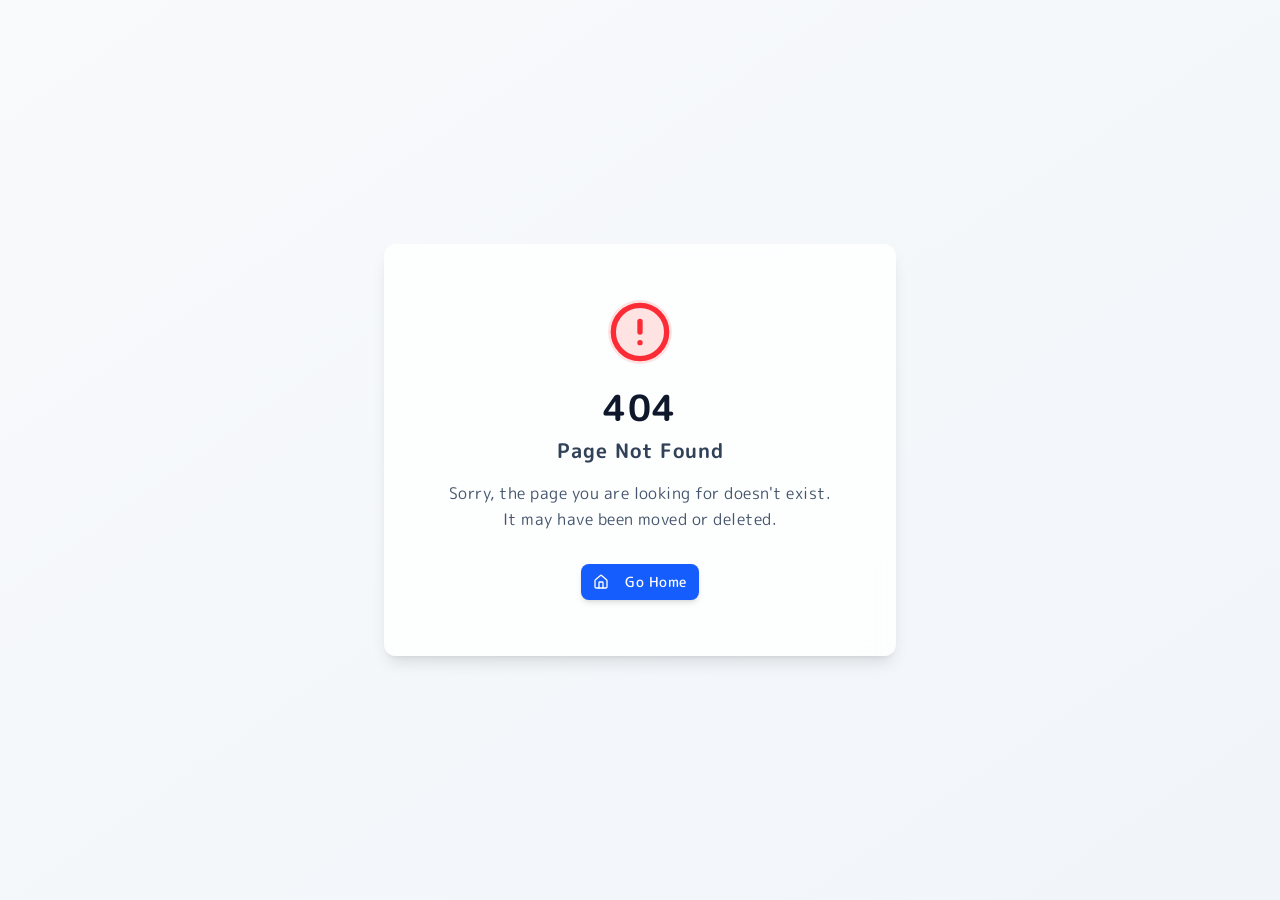
==== index.html @ f5d4eed1 "Initial deployment of NTメカニクス website to GitHub Pages" ====
<!doctype html>
<html lang="ja">

  <head>
    <meta charset="UTF-8" />
    <meta
      name="viewport"
      content="width=device-width, initial-scale=1.0, minimum-scale=0.5, maximum-scale=5.0" />
    <link rel="icon" type="image/png" href="/favicon.png" />
    <link rel="apple-touch-icon" href="/favicon.png" />
    <title>NTメカニクス合同会社 | 治具設計・製作・自動化設備</title>
    <meta name="description" content="静岡県富士市の治具設計・製作会社。加工治具・組立治具・検査治具・自動化設備の設計から製作まで一貫対応。少量多品種・短納期に強み。" />
    
    <!-- Schema.org 構造化データ -->
    <script type="application/ld+json">
    {
      "@context": "https://schema.org",
      "@type": "Organization",
      "name": "NTメカニクス合同会社",
      "url": "https://nt-mec.jp",
      "logo": "https://nt-mec.jp/NTロゴ修正版.png",
      "description": "治具設計・製作、加工治具、組立治具、検査治具、自動化設備の設計から製作まで一貫対応。少量多品種・短納期に強み。",
      "address": {
        "@type": "PostalAddress",
        "streetAddress": "大淵2586-3 富士インキュベートセンターA-2",
        "addressLocality": "富士市",
        "addressRegion": "静岡県",
        "postalCode": "417-0801",
        "addressCountry": "JP"
      },
      "telephone": "+81-545-50-9135",
      "email": "takahiro-nakagawa@nt-mec.jp",
      "areaServed": [
        {
          "@type": "City",
          "name": "富士市",
          "containedInPlace": {
            "@type": "AdministrativeArea",
            "name": "静岡県"
          }
        },
        {
          "@type": "City",
          "name": "富士宮市",
          "containedInPlace": {
            "@type": "AdministrativeArea",
            "name": "静岡県"
          }
        },
        {
          "@type": "City",
          "name": "沼津市",
          "containedInPlace": {
            "@type": "AdministrativeArea",
            "name": "静岡県"
          }
        },
        {
          "@type": "City",
          "name": "御殿場市",
          "containedInPlace": {
            "@type": "AdministrativeArea",
            "name": "静岡県"
          }
        },
        {
          "@type": "City",
          "name": "裾野市",
          "containedInPlace": {
            "@type": "AdministrativeArea",
            "name": "静岡県"
          }
        },
        {
          "@type": "City",
          "name": "三島市",
          "containedInPlace": {
            "@type": "AdministrativeArea",
            "name": "静岡県"
          }
        },
        {
          "@type": "City",
          "name": "伊豆の国市",
          "containedInPlace": {
            "@type": "AdministrativeArea",
            "name": "静岡県"
          }
        },
        {
          "@type": "City",
          "name": "長泉町",
          "containedInPlace": {
            "@type": "AdministrativeArea",
            "name": "静岡県"
          }
        },
        {
          "@type": "City",
          "name": "清水町",
          "containedInPlace": {
            "@type": "AdministrativeArea",
            "name": "静岡県"
          }
        },
        {
          "@type": "City",
          "name": "小山町",
          "containedInPlace": {
            "@type": "AdministrativeArea",
            "name": "静岡県"
          }
        },
        {
          "@type": "City",
          "name": "静岡市",
          "containedInPlace": {
            "@type": "AdministrativeArea",
            "name": "静岡県"
          }
        },
        {
          "@type": "City",
          "name": "焼津市",
          "containedInPlace": {
            "@type": "AdministrativeArea",
            "name": "静岡県"
          }
        },
        {
          "@type": "City",
          "name": "藤枝市",
          "containedInPlace": {
            "@type": "AdministrativeArea",
            "name": "静岡県"
          }
        },
        {
          "@type": "City",
          "name": "島田市",
          "containedInPlace": {
            "@type": "AdministrativeArea",
            "name": "静岡県"
          }
        },
        {
          "@type": "City",
          "name": "牧之原市",
          "containedInPlace": {
            "@type": "AdministrativeArea",
            "name": "静岡県"
          }
        },
        {
          "@type": "City",
          "name": "吉田町",
          "containedInPlace": {
            "@type": "AdministrativeArea",
            "name": "静岡県"
          }
        },
        {
          "@type": "City",
          "name": "富士吉田市",
          "containedInPlace": {
            "@type": "AdministrativeArea",
            "name": "山梨県"
          }
        },
        {
          "@type": "City",
          "name": "都留市",
          "containedInPlace": {
            "@type": "AdministrativeArea",
            "name": "山梨県"
          }
        },
        {
          "@type": "City",
          "name": "富士河口湖町",
          "containedInPlace": {
            "@type": "AdministrativeArea",
            "name": "山梨県"
          }
        },
        {
          "@type": "City",
          "name": "山中湖村",
          "containedInPlace": {
            "@type": "AdministrativeArea",
            "name": "山梨県"
          }
        },
        {
          "@type": "City",
          "name": "鳴沢村",
          "containedInPlace": {
            "@type": "AdministrativeArea",
            "name": "山梨県"
          }
        },
        {
          "@type": "City",
          "name": "忍野村",
          "containedInPlace": {
            "@type": "AdministrativeArea",
            "name": "山梨県"
          }
        },
        "静岡県東部",
        "静岡県中部"
      ],
      "founder": {
        "@type": "Person",
        "name": "中川 孝洋"
      },
      "foundingDate": "2025",
      "priceRange": "$$",
      "sameAs": []
    }
    </script>
    
    <!-- Google Fonts: Noto Sans JP & Inter -->
    <link rel="preconnect" href="https://fonts.googleapis.com" />
    <link rel="preconnect" href="https://fonts.gstatic.com" crossorigin />
    <link href="https://fonts.googleapis.com/css2?family=M+PLUS+Rounded+1c:wght@400;500;700;800&display=swap" rel="stylesheet" />
    <script type="module" crossorigin src="/assets/index-DMd0ybDQ.js"></script>
    <link rel="stylesheet" crossorigin href="/assets/index-Dk_ZcQ6j.css">
  </head>

  <body>
    <div id="root"></div>
  </body>

</html>
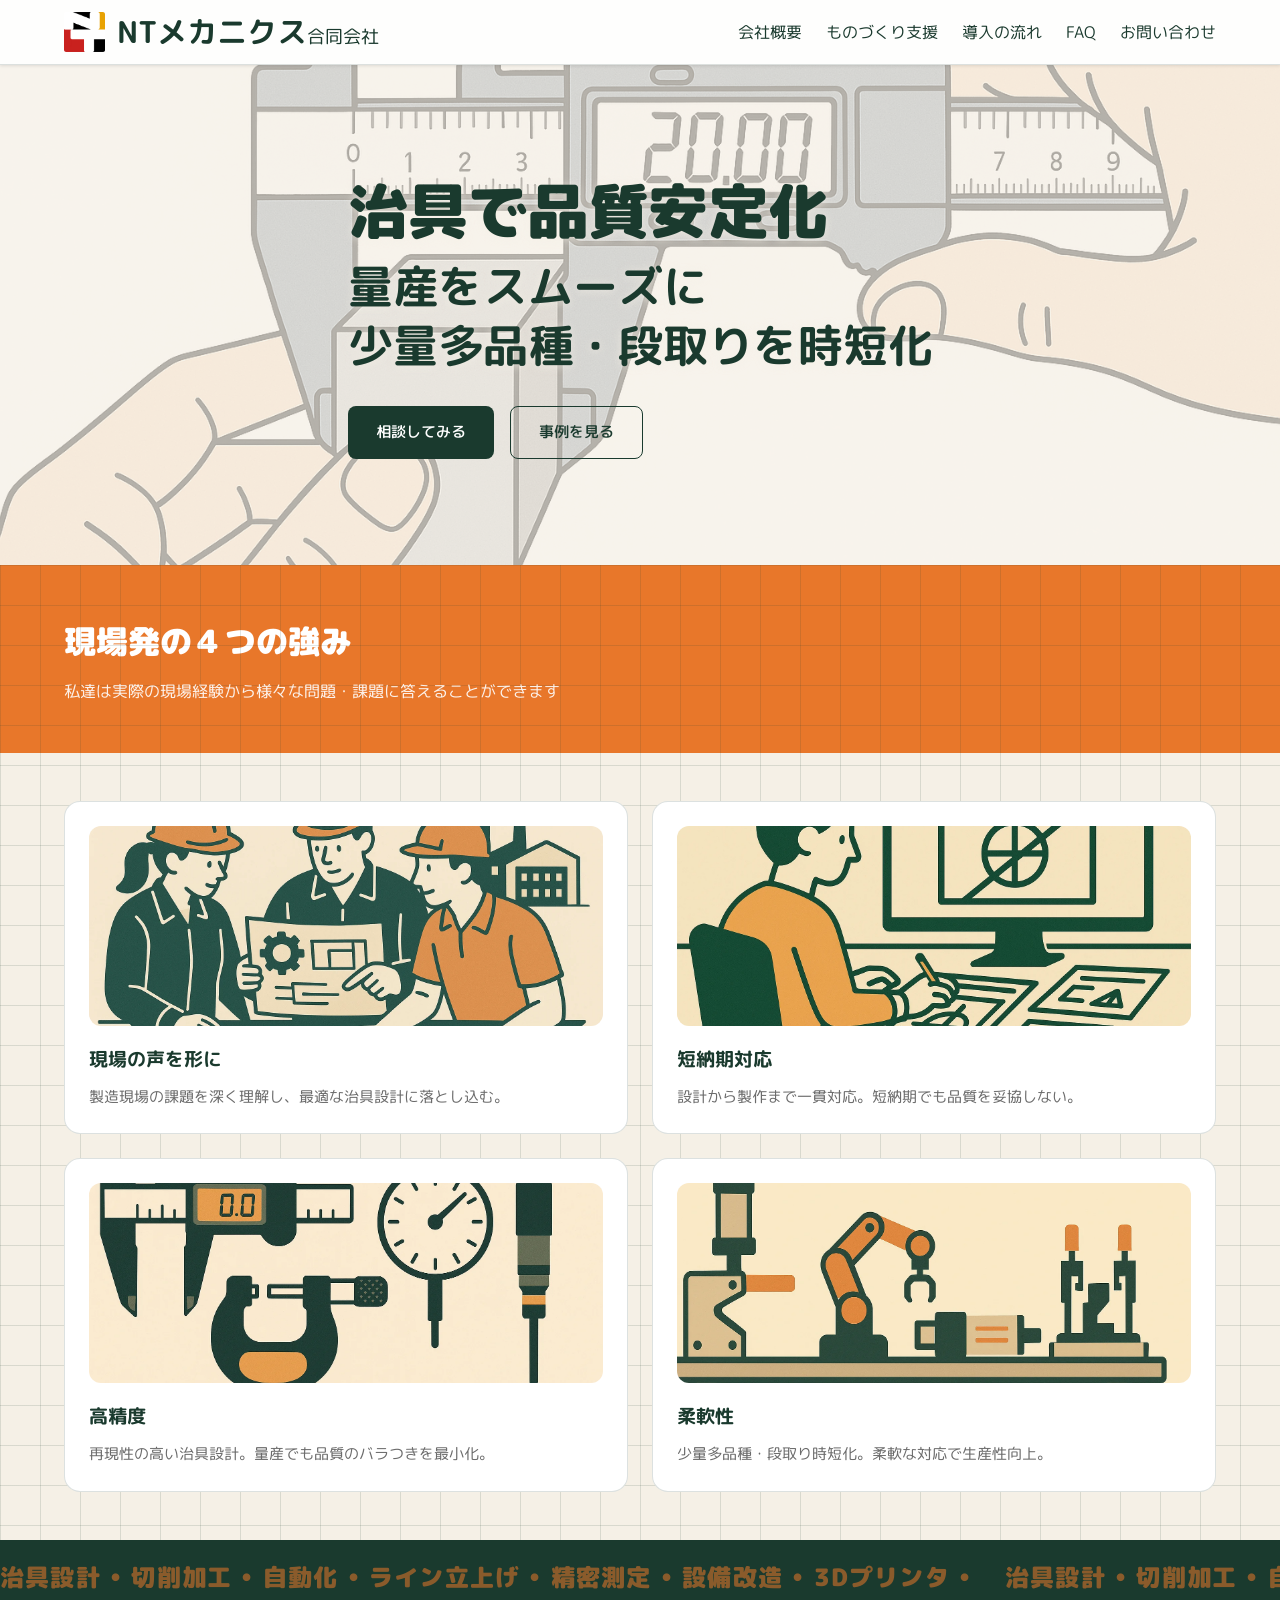
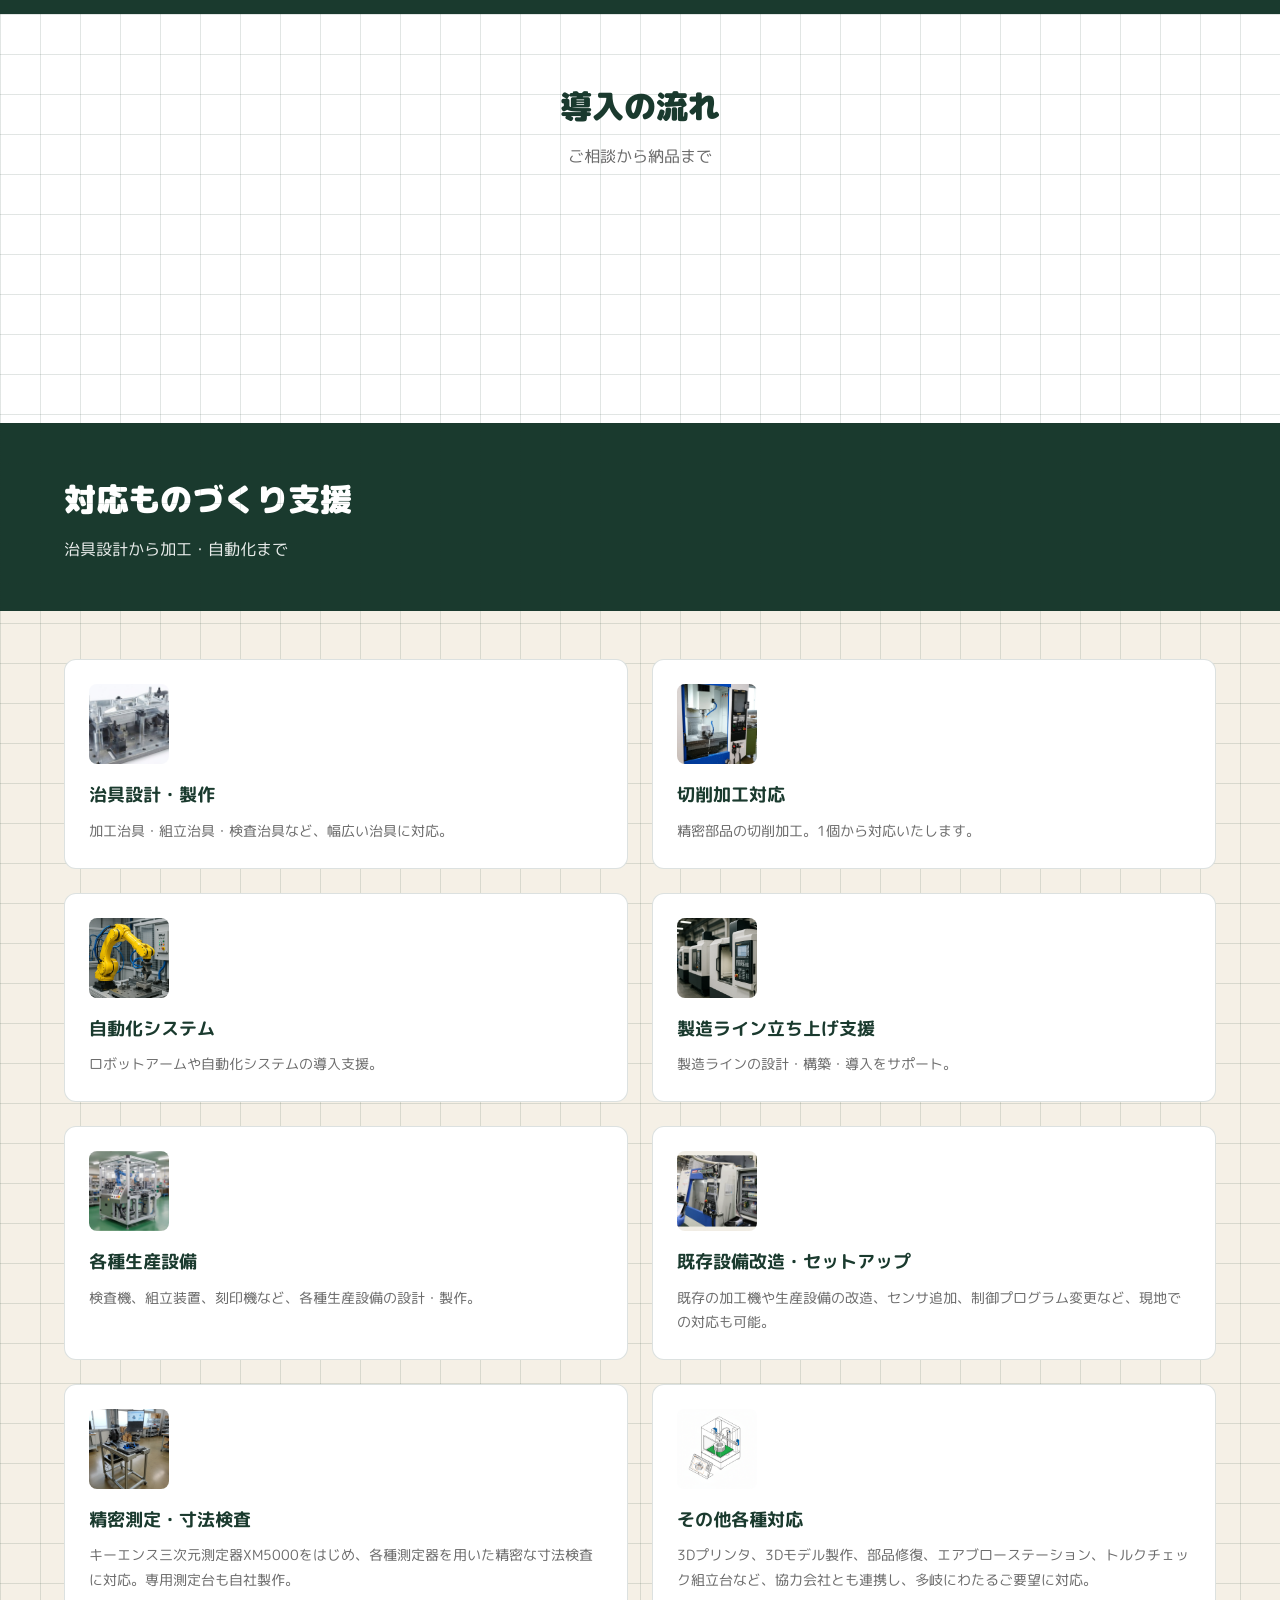
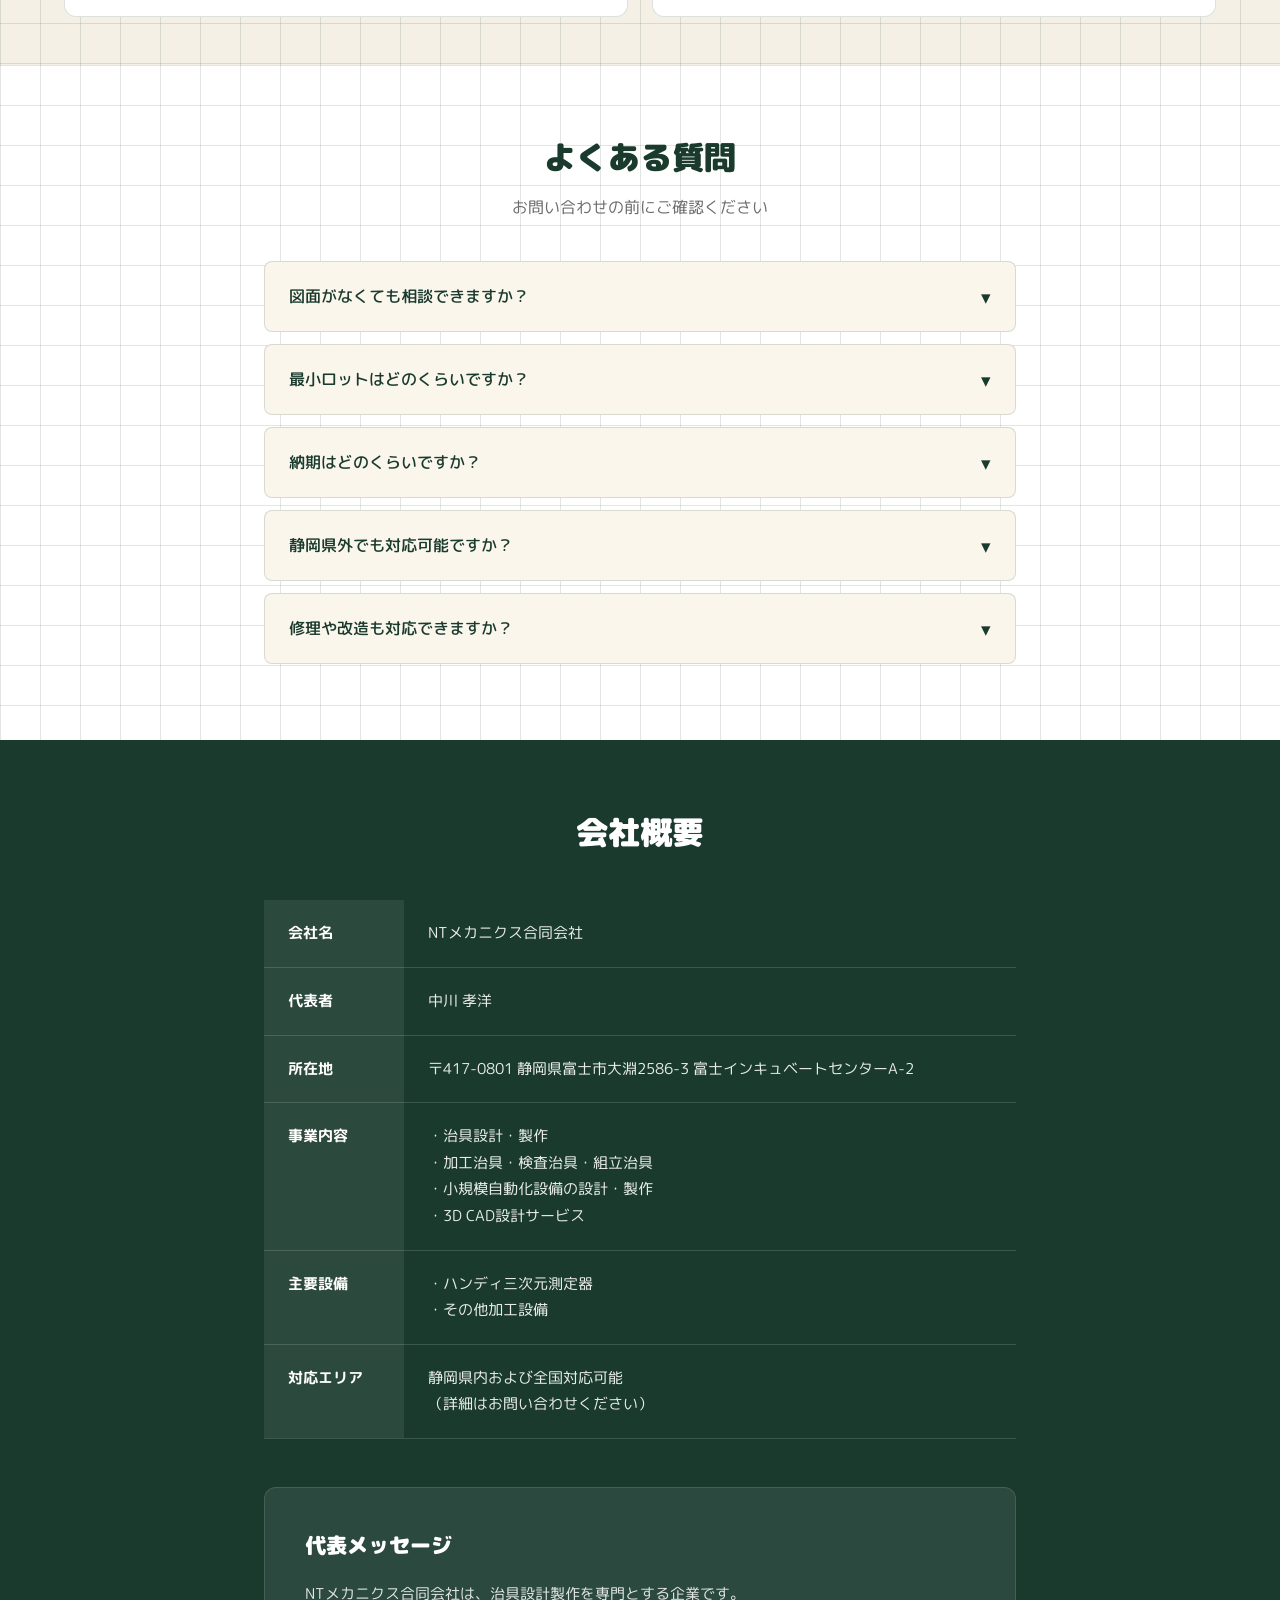
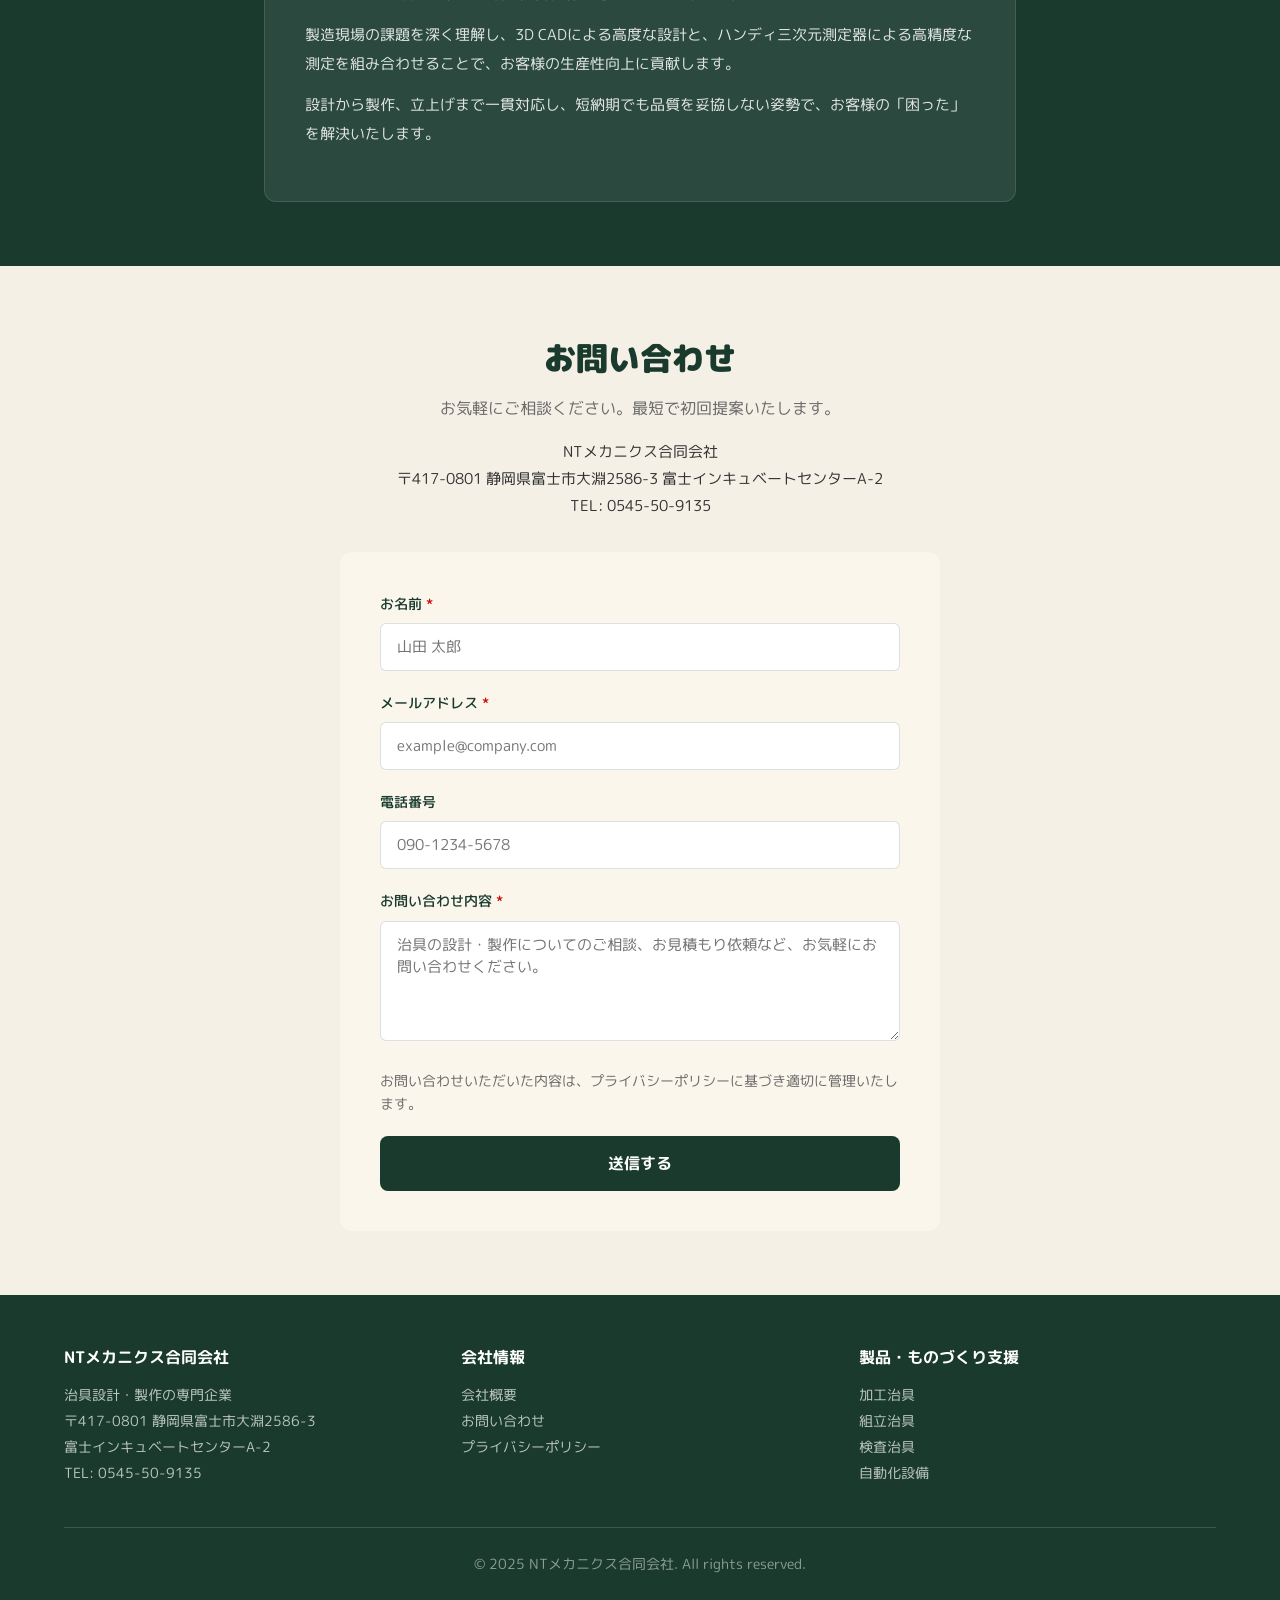
==== commit 3ef0bade: "デザインリニューアル: 静的HTML化 + FormSubmit復旧 + 配色改善" ====
--- a/index.html
+++ b/index.html
@@ -1,235 +1,694 @@
-<!doctype html>
+<!DOCTYPE html>
 <html lang="ja">
-
-  <head>
-    <meta charset="UTF-8" />
-    <meta
-      name="viewport"
-      content="width=device-width, initial-scale=1.0, minimum-scale=0.5, maximum-scale=5.0" />
-    <link rel="icon" type="image/png" href="/favicon.png" />
-    <link rel="apple-touch-icon" href="/favicon.png" />
-    <title>NTメカニクス合同会社 | 治具設計・製作・自動化設備</title>
-    <meta name="description" content="静岡県富士市の治具設計・製作会社。加工治具・組立治具・検査治具・自動化設備の設計から製作まで一貫対応。少量多品種・短納期に強み。" />
-    
-    <!-- Schema.org 構造化データ -->
-    <script type="application/ld+json">
-    {
-      "@context": "https://schema.org",
-      "@type": "Organization",
-      "name": "NTメカニクス合同会社",
-      "url": "https://nt-mec.jp",
-      "logo": "https://nt-mec.jp/NTロゴ修正版.png",
-      "description": "治具設計・製作、加工治具、組立治具、検査治具、自動化設備の設計から製作まで一貫対応。少量多品種・短納期に強み。",
-      "address": {
-        "@type": "PostalAddress",
-        "streetAddress": "大淵2586-3 富士インキュベートセンターA-2",
-        "addressLocality": "富士市",
-        "addressRegion": "静岡県",
-        "postalCode": "417-0801",
-        "addressCountry": "JP"
-      },
-      "telephone": "+81-545-50-9135",
-      "email": "takahiro-nakagawa@nt-mec.jp",
-      "areaServed": [
-        {
-          "@type": "City",
-          "name": "富士市",
-          "containedInPlace": {
-            "@type": "AdministrativeArea",
-            "name": "静岡県"
-          }
-        },
-        {
-          "@type": "City",
-          "name": "富士宮市",
-          "containedInPlace": {
-            "@type": "AdministrativeArea",
-            "name": "静岡県"
-          }
-        },
-        {
-          "@type": "City",
-          "name": "沼津市",
-          "containedInPlace": {
-            "@type": "AdministrativeArea",
-            "name": "静岡県"
-          }
-        },
-        {
-          "@type": "City",
-          "name": "御殿場市",
-          "containedInPlace": {
-            "@type": "AdministrativeArea",
-            "name": "静岡県"
-          }
-        },
-        {
-          "@type": "City",
-          "name": "裾野市",
-          "containedInPlace": {
-            "@type": "AdministrativeArea",
-            "name": "静岡県"
-          }
-        },
-        {
-          "@type": "City",
-          "name": "三島市",
-          "containedInPlace": {
-            "@type": "AdministrativeArea",
-            "name": "静岡県"
-          }
-        },
-        {
-          "@type": "City",
-          "name": "伊豆の国市",
-          "containedInPlace": {
-            "@type": "AdministrativeArea",
-            "name": "静岡県"
-          }
-        },
-        {
-          "@type": "City",
-          "name": "長泉町",
-          "containedInPlace": {
-            "@type": "AdministrativeArea",
-            "name": "静岡県"
-          }
-        },
-        {
-          "@type": "City",
-          "name": "清水町",
-          "containedInPlace": {
-            "@type": "AdministrativeArea",
-            "name": "静岡県"
-          }
-        },
-        {
-          "@type": "City",
-          "name": "小山町",
-          "containedInPlace": {
-            "@type": "AdministrativeArea",
-            "name": "静岡県"
-          }
-        },
-        {
-          "@type": "City",
-          "name": "静岡市",
-          "containedInPlace": {
-            "@type": "AdministrativeArea",
-            "name": "静岡県"
-          }
-        },
-        {
-          "@type": "City",
-          "name": "焼津市",
-          "containedInPlace": {
-            "@type": "AdministrativeArea",
-            "name": "静岡県"
-          }
-        },
-        {
-          "@type": "City",
-          "name": "藤枝市",
-          "containedInPlace": {
-            "@type": "AdministrativeArea",
-            "name": "静岡県"
-          }
-        },
-        {
-          "@type": "City",
-          "name": "島田市",
-          "containedInPlace": {
-            "@type": "AdministrativeArea",
-            "name": "静岡県"
-          }
-        },
-        {
-          "@type": "City",
-          "name": "牧之原市",
-          "containedInPlace": {
-            "@type": "AdministrativeArea",
-            "name": "静岡県"
-          }
-        },
-        {
-          "@type": "City",
-          "name": "吉田町",
-          "containedInPlace": {
-            "@type": "AdministrativeArea",
-            "name": "静岡県"
-          }
-        },
-        {
-          "@type": "City",
-          "name": "富士吉田市",
-          "containedInPlace": {
-            "@type": "AdministrativeArea",
-            "name": "山梨県"
-          }
-        },
-        {
-          "@type": "City",
-          "name": "都留市",
-          "containedInPlace": {
-            "@type": "AdministrativeArea",
-            "name": "山梨県"
-          }
-        },
-        {
-          "@type": "City",
-          "name": "富士河口湖町",
-          "containedInPlace": {
-            "@type": "AdministrativeArea",
-            "name": "山梨県"
-          }
-        },
-        {
-          "@type": "City",
-          "name": "山中湖村",
-          "containedInPlace": {
-            "@type": "AdministrativeArea",
-            "name": "山梨県"
-          }
-        },
-        {
-          "@type": "City",
-          "name": "鳴沢村",
-          "containedInPlace": {
-            "@type": "AdministrativeArea",
-            "name": "山梨県"
-          }
-        },
-        {
-          "@type": "City",
-          "name": "忍野村",
-          "containedInPlace": {
-            "@type": "AdministrativeArea",
-            "name": "山梨県"
-          }
-        },
-        "静岡県東部",
-        "静岡県中部"
-      ],
-      "founder": {
-        "@type": "Person",
-        "name": "中川 孝洋"
-      },
-      "foundingDate": "2025",
-      "priceRange": "$$",
-      "sameAs": []
-    }
-    </script>
-    
-    <!-- Google Fonts: Noto Sans JP & Inter -->
-    <link rel="preconnect" href="https://fonts.googleapis.com" />
-    <link rel="preconnect" href="https://fonts.gstatic.com" crossorigin />
-    <link href="https://fonts.googleapis.com/css2?family=M+PLUS+Rounded+1c:wght@400;500;700;800&display=swap" rel="stylesheet" />
-    <script type="module" crossorigin src="/assets/index-DMd0ybDQ.js"></script>
-    <link rel="stylesheet" crossorigin href="/assets/index-Dk_ZcQ6j.css">
-  </head>
-
-  <body>
-    <div id="root"></div>
-  </body>
-
-</html>+<head>
+<meta charset="UTF-8">
+<meta name="viewport" content="width=device-width, initial-scale=1.0">
+<title>NTメカニクス合同会社 — 治具設計・製作の専門企業</title>
+<meta name="description" content="静岡県富士市の治具設計・製作会社。加工治具・組立治具・検査治具・自動化設備の設計から製作まで一貫対応。少量多品種・短納期に強み。">
+<link rel="icon" type="image/png" href="favicon.png">
+<link rel="apple-touch-icon" href="favicon.png">
+<script type="application/ld+json">
+{"@context":"https://schema.org","@type":"Organization","name":"NTメカニクス合同会社","url":"https://nt-mec.jp","logo":"https://nt-mec.jp/images/nt-logo.png","description":"治具設計・製作の専門企業","address":{"@type":"PostalAddress","streetAddress":"大淵2586-3 富士インキュベートセンターA-2","addressLocality":"富士市","addressRegion":"静岡県","postalCode":"417-0801","addressCountry":"JP"},"telephone":"0545-50-9135"}
+</script>
+<link href="https://fonts.googleapis.com/css2?family=M+PLUS+Rounded+1c:wght@400;500;700;800;900&display=swap" rel="stylesheet">
+<style>
+/* === Reset === */
+*{box-sizing:border-box;margin:0;padding:0}
+html{scroll-behavior:smooth}
+body{font-family:'M PLUS Rounded 1c',sans-serif;color:#1a3a2e;background:#f5f0e6;line-height:1.75;-webkit-font-smoothing:antialiased}
+img{max-width:100%;display:block}
+a{text-decoration:none;color:inherit}
+
+/* === Colors (matching current site) === */
+:root{
+  --green:#1a3a2e;
+  --green-light:#2d5a45;
+  --orange:#e8772a;
+  --orange-dark:#c65e18;
+  --beige:#f5f0e6;
+  --beige-light:#faf6ec;
+  --white:#ffffff;
+  --muted:#6b6b6b;
+  --border:rgba(26,58,46,0.15);
+}
+
+/* === Grid Background Pattern === */
+.grid-bg{
+  position:relative;
+}
+.grid-bg::before{
+  content:'';
+  position:absolute;
+  inset:0;
+  background-image:
+    linear-gradient(rgba(26,58,46,0.13) 1px, transparent 1px),
+    linear-gradient(90deg, rgba(26,58,46,0.13) 1px, transparent 1px);
+  background-size:40px 40px;
+  pointer-events:none;
+  z-index:0;
+}
+
+/* === Container === */
+.container{max-width:1200px;margin:0 auto;padding:0 24px}
+
+/* === Header (matching current site) === */
+header{
+  position:sticky;top:0;z-index:50;
+  background:rgba(255,255,255,0.9);
+  border-bottom:1px solid var(--border);
+  box-shadow:0 1px 3px rgba(0,0,0,0.1);
+  backdrop-filter:blur(4px);
+}
+.header-inner{
+  display:flex;align-items:center;justify-content:space-between;
+  height:64px;max-width:1200px;margin:0 auto;padding:0 24px;
+}
+.logo{display:flex;align-items:center;gap:12px}
+.logo img{height:40px;width:auto}
+.logo-text{font-size:1.875rem;font-weight:600;color:var(--green)}
+.logo-text .sub{font-size:1.125rem;font-weight:400}
+nav{display:flex;align-items:center;gap:24px}
+nav a{font-size:1rem;color:var(--green);transition:color 0.2s;white-space:nowrap}
+nav a:hover{color:var(--orange)}
+nav .dot{width:10px;height:10px;border-radius:50%;background:var(--orange);opacity:0.6}
+
+/* === Hero === */
+.hero{
+  position:relative;
+  min-height:500px;
+  display:flex;align-items:center;
+  overflow:hidden;
+  background:var(--beige);
+}
+.hero-images{position:absolute;inset:0;z-index:0}
+.hero-images img{
+  position:absolute;inset:0;width:100%;height:100%;
+  object-fit:cover;
+  transition:opacity 1.5s ease-in-out;
+  opacity:0;
+}
+.hero-images img.active{opacity:1}
+.hero-overlay{
+  position:absolute;inset:0;z-index:1;
+  background:rgba(245,240,230,0.7);
+  pointer-events:none;
+}
+.hero-images img:nth-child(1){object-position:right center}
+.hero-images img:nth-child(2){object-position:center}
+.hero-images img:nth-child(3){object-position:center}
+.hero-content{
+  position:relative;z-index:2;
+  max-width:1200px;margin:0 auto;padding:60px 24px;
+}
+.hero h1{
+  font-weight:900;color:var(--green);line-height:1.3;
+  text-shadow:0 1px 8px rgba(245,240,230,0.7);
+}
+.hero h1 .line1{font-size:3.75rem;display:block;margin-bottom:8px;font-weight:900}
+.hero h1 .line2{font-size:2.8rem;display:block;font-weight:700}
+.hero h1 .line3{font-size:2.8rem;display:block;font-weight:700}
+.hero-buttons{display:flex;gap:16px;margin-top:32px}
+.btn-primary{
+  display:inline-flex;align-items:center;gap:8px;
+  padding:12px 28px;border-radius:8px;font-size:0.95rem;font-weight:500;
+  background:var(--green);color:#fff;transition:all 0.3s;
+}
+.btn-primary:hover{background:var(--green-light)}
+.btn-outline{
+  display:inline-flex;align-items:center;gap:8px;
+  padding:12px 28px;border-radius:8px;font-size:0.95rem;font-weight:500;
+  background:transparent;color:var(--green);border:1.5px solid var(--green);
+  transition:all 0.3s;
+}
+.btn-outline:hover{background:var(--green);color:#fff}
+
+/* === Section Headers (orange banner - matching site) === */
+.section-banner{
+  background:var(--orange);color:#fff;
+  padding:48px 0;
+}
+.section-banner h2{font-size:2rem;font-weight:900}
+.section-banner p{font-size:1rem;margin-top:8px;opacity:0.9}
+
+/* === Strengths Cards === */
+.strengths-grid{
+  display:grid;grid-template-columns:repeat(2,1fr);gap:24px;
+  padding:48px 0;
+}
+.strength-card{
+  background:var(--white);border-radius:16px;padding:24px;
+  border:1px solid var(--border);
+  transition:transform 0.3s, box-shadow 0.3s;
+  cursor:default;
+}
+.strength-card:hover{
+  transform:translateY(-6px);
+  box-shadow:0 12px 32px rgba(26,58,46,0.12);
+}
+.strength-card img{
+  width:100%;height:200px;object-fit:cover;
+  border-radius:12px;margin-bottom:16px;
+  background:var(--beige);
+}
+.strength-card h3{font-size:1.2rem;font-weight:700;margin-bottom:8px;color:var(--green)}
+.strength-card p{font-size:0.95rem;color:var(--muted);line-height:1.7}
+
+/* === Marquee === */
+.marquee-strip{
+  overflow:hidden;
+  background:var(--green);color:rgba(232,119,42,0.55);
+  padding:16px 0;
+  font-size:1.5rem;font-weight:900;
+  letter-spacing:0.05em;
+  white-space:nowrap;
+}
+.marquee-inner{
+  display:inline-block;
+  animation:marquee 25s linear infinite;
+}
+@keyframes marquee{
+  0%{transform:translateX(0)}
+  100%{transform:translateX(-50%)}
+}
+
+/* === Services Grid === */
+.services-grid{
+  display:grid;grid-template-columns:repeat(2,1fr);gap:24px;
+  padding:48px 0;
+}
+.service-card{
+  background:var(--white);border-radius:12px;padding:24px;
+  border:1px solid var(--border);
+  transition:transform 0.3s, box-shadow 0.3s;
+}
+.service-card:hover{
+  transform:translateY(-4px);
+  box-shadow:0 8px 24px rgba(26,58,46,0.1);
+}
+.service-card img{
+  width:80px;height:80px;object-fit:cover;
+  border-radius:8px;margin-bottom:16px;
+}
+.service-card h3{font-size:1.1rem;font-weight:700;margin-bottom:8px;color:var(--green)}
+.service-card p{font-size:0.9rem;color:var(--muted);line-height:1.7}
+
+/* === Flow (horizontal 5-col) === */
+.flow-section{
+  padding:64px 0;
+  background:var(--white);
+}
+.flow-header{text-align:center;margin-bottom:48px}
+.flow-header h2{font-size:2rem;font-weight:900;color:var(--green)}
+.flow-header p{font-size:1rem;color:var(--muted);margin-top:8px}
+.flow-rail{
+  display:flex;gap:0;position:relative;
+}
+.flow-step{
+  flex:1;text-align:center;position:relative;
+  padding:0 12px;
+}
+.flow-step .num{
+  width:48px;height:48px;border-radius:50%;
+  background:var(--green);color:#fff;
+  display:flex;align-items:center;justify-content:center;
+  font-size:1.1rem;font-weight:700;
+  margin:0 auto 16px;
+  position:relative;z-index:2;
+}
+.flow-step h4{font-size:1rem;font-weight:700;color:var(--green);margin-bottom:6px}
+.flow-step p{font-size:0.85rem;color:var(--muted);line-height:1.6}
+.flow-step:hover .num{
+  transform:scale(1.2);
+  background:var(--orange);
+  transition:all 0.3s ease;
+}
+.flow-step .num{transition:all 0.3s ease}
+.flow-step:hover h4{color:var(--orange);transition:color 0.3s}
+.flow-step:hover{transform:translateY(-4px);transition:transform 0.3s}
+/* connecting line */
+.flow-line{
+  position:absolute;top:24px;left:10%;right:10%;height:2px;
+  background:var(--border);z-index:0;
+}
+.flow-line-fill{
+  height:100%;width:0;
+  background:var(--orange);
+  transition:width 1.5s ease-out;
+}
+
+/* === FAQ === */
+.faq-section{padding:64px 0;background:var(--white)}
+.faq-section h2{font-size:2rem;font-weight:900;text-align:center;color:var(--green);margin-bottom:8px}
+.faq-section .faq-sub{text-align:center;color:var(--muted);margin-bottom:40px}
+.faq-item{
+  border:1px solid var(--border);border-radius:8px;
+  margin-bottom:12px;overflow:hidden;
+  background:var(--beige-light);
+}
+.faq-q{
+  width:100%;display:flex;justify-content:space-between;align-items:center;
+  padding:20px 24px;font-size:1rem;font-weight:500;
+  background:none;border:none;cursor:pointer;
+  color:var(--green);text-align:left;
+  font-family:inherit;
+}
+.faq-q::after{content:'▾';font-size:1.2rem;transition:transform 0.3s}
+.faq-item.open .faq-q::after{transform:rotate(180deg)}
+.faq-a{
+  max-height:0;overflow:hidden;transition:max-height 0.3s ease, padding 0.3s;
+  padding:0 24px;font-size:0.95rem;color:var(--muted);line-height:1.8;
+}
+.faq-item.open .faq-a{max-height:300px;padding:0 24px 20px}
+
+/* === About Table === */
+.about-section{padding:64px 0;background:var(--green);color:#fff}
+.about-section h2{font-size:2rem;font-weight:900;text-align:center;color:#fff;margin-bottom:40px}
+.about-table{
+  width:100%;max-width:800px;margin:0 auto;
+  border-collapse:collapse;
+}
+.about-table th,.about-table td{
+  padding:20px 24px;text-align:left;
+  border-bottom:1px solid rgba(255,255,255,0.15);
+  font-size:0.95rem;vertical-align:top;
+}
+.about-table th{
+  width:140px;background:rgba(255,255,255,0.08);
+  font-weight:700;color:#fff;white-space:nowrap;
+}
+.about-table td{color:rgba(255,255,255,0.9)}
+
+/* === Representative Message === */
+.rep-message{
+  max-width:800px;margin:48px auto 0;
+  background:rgba(255,255,255,0.08);border-radius:12px;
+  padding:40px;border:1px solid rgba(255,255,255,0.12);
+}
+.rep-message h3{font-size:1.3rem;font-weight:900;color:#fff;margin-bottom:16px}
+.rep-message p{font-size:0.95rem;color:rgba(255,255,255,0.85);line-height:1.9;margin-bottom:12px}
+
+/* === Contact === */
+.contact-section{
+  padding:64px 0;
+  background:var(--beige);
+}
+.contact-section h2{font-size:2rem;font-weight:900;text-align:center;color:var(--green);margin-bottom:8px}
+.contact-sub{text-align:center;color:var(--muted);margin-bottom:16px}
+.contact-info{text-align:center;margin-bottom:32px;font-size:0.95rem;color:#333;line-height:1.8}
+.contact-form{
+  max-width:600px;margin:0 auto;
+  background:var(--beige-light);border-radius:12px;
+  padding:40px;
+}
+.form-group{margin-bottom:20px}
+.form-group label{display:block;font-size:0.9rem;font-weight:500;margin-bottom:6px;color:var(--green)}
+.form-group label .req{color:#c00;margin-left:4px}
+.form-group input,.form-group textarea{
+  width:100%;padding:12px 16px;border:1px solid var(--border);border-radius:6px;
+  font-size:0.95rem;font-family:inherit;background:var(--white);
+}
+.form-group textarea{height:120px;resize:vertical}
+.form-group input[type="file"]{padding:10px;background:var(--white)}
+.form-note{font-size:0.85rem;color:var(--muted);margin-bottom:20px}
+.submit-btn{
+  width:100%;padding:16px;border:none;border-radius:8px;
+  background:var(--green);color:#fff;font-size:1rem;font-weight:600;
+  cursor:pointer;font-family:inherit;transition:background 0.3s;
+}
+.submit-btn:hover{background:var(--green-light)}
+
+/* === Footer === */
+footer{
+  background:var(--green);
+  padding:48px 0 24px;
+}
+.footer-grid{
+  display:grid;grid-template-columns:1fr 1fr 1fr;gap:40px;
+  margin-bottom:40px;
+}
+.footer-col h4{font-size:1rem;font-weight:700;color:#fff;margin-bottom:12px}
+.footer-col p,.footer-col a{font-size:0.9rem;color:rgba(255,255,255,0.7);line-height:1.8;display:block}
+.footer-col a:hover{color:var(--orange)}
+.footer-copy{
+  text-align:center;font-size:0.85rem;color:rgba(255,255,255,0.5);
+  border-top:1px solid rgba(255,255,255,0.15);padding-top:24px;
+}
+
+/* === Scroll Reveal === */
+.reveal{
+  opacity:0;transform:translateY(30px);
+  transition:opacity 0.7s ease, transform 0.7s ease;
+}
+.reveal.visible{opacity:1;transform:translateY(0)}
+
+/* === Responsive === */
+@media(max-width:768px){
+  nav{display:none}
+  .hero h1 .line1{font-size:2.2rem}
+  .hero h1 .line2,.hero h1 .line3{font-size:1.6rem}
+  .strengths-grid,.services-grid{grid-template-columns:1fr}
+  .flow-rail{flex-direction:column;gap:24px}
+  .flow-line{display:none}
+  .footer-grid{grid-template-columns:1fr}
+  .flow-step{padding:0;text-align:left;display:flex;align-items:flex-start;gap:16px}
+  .flow-step .num{margin:0;flex-shrink:0}
+}
+</style>
+</head>
+<body>
+
+<!-- Header (same as current site) -->
+<header>
+  <div class="header-inner">
+    <a href="/" class="logo">
+      <img src="images/nt-logo.png" alt="NTロゴ">
+      <span class="logo-text">NTメカニクス<span class="sub">合同会社</span></span>
+    </a>
+    <nav>
+      <a href="#about">会社概要</a>
+      <a href="#services">ものづくり支援</a>
+      <a href="#flow">導入の流れ</a><!-- changed from 導入事例 since that section is removed -->
+      <a href="#faq">FAQ</a>
+      <a href="#contact">お問い合わせ</a>
+    </nav>
+  </div>
+</header>
+
+<!-- Hero (same layout, 3 rotating images, text with hierarchy) -->
+<section class="hero grid-bg">
+  <div class="hero-images">
+    <img src="images/hero-automation.png" alt="ロボットアームと加工機の自動化システム" class="active">
+    <img src="hero-measurement-proper.png" alt="ノギスで金属ブロックの外形を精密測定">
+    <img src="hero-workshop-consultation-v3.png" alt="回転式インデックステーブル治具を組み立てながら相談する現場の様子">
+    <div class="hero-overlay"></div>
+  </div>
+  <div class="hero-content">
+    <h1>
+      <span class="line1">治具で品質安定化</span>
+      <span class="line2">量産をスムーズに</span>
+      <span class="line3">少量多品種・段取りを時短化</span>
+    </h1>
+    <div class="hero-buttons">
+      <a href="#contact" class="btn-primary">相談してみる</a>
+      <a href="#services" class="btn-outline">事例を見る</a>
+    </div>
+  </div>
+</section>
+
+<!-- Strengths -->
+<section class="grid-bg" style="padding-bottom:0">
+  <div class="section-banner">
+    <div class="container">
+      <h2>現場発の４つの強み</h2>
+      <p>私達は実際の現場経験から様々な問題・課題に答えることができます</p>
+    </div>
+  </div>
+  <div class="container reveal">
+    <div class="strengths-grid">
+      <div class="strength-card">
+        <img src="reason-1-simple.webp" alt="現場の声を形に">
+        <h3>現場の声を形に</h3>
+        <p>製造現場の課題を深く理解し、最適な治具設計に落とし込む。</p>
+      </div>
+      <div class="strength-card">
+        <img src="reason-2-simple.webp" alt="短納期対応">
+        <h3>短納期対応</h3>
+        <p>設計から製作まで一貫対応。短納期でも品質を妥協しない。</p>
+      </div>
+      <div class="strength-card">
+        <img src="reason-3-simple.webp" alt="高精度">
+        <h3>高精度</h3>
+        <p>再現性の高い治具設計。量産でも品質のバラつきを最小化。</p>
+      </div>
+      <div class="strength-card">
+        <img src="reason-4-illustration.webp" alt="柔軟性">
+        <h3>柔軟性</h3>
+        <p>少量多品種・段取り時短化。柔軟な対応で生産性向上。</p>
+      </div>
+    </div>
+  </div>
+</section>
+
+<!-- Marquee -->
+<div class="marquee-strip">
+  <div class="marquee-inner">
+    治具設計 • 切削加工 • 自動化 • ライン立上げ • 精密測定 • 設備改造 • 3Dプリンタ •&nbsp;&nbsp;&nbsp;
+    治具設計 • 切削加工 • 自動化 • ライン立上げ • 精密測定 • 設備改造 • 3Dプリンタ •&nbsp;&nbsp;&nbsp;
+    治具設計 • 切削加工 • 自動化 • ライン立上げ • 精密測定 • 設備改造 • 3Dプリンタ •&nbsp;&nbsp;&nbsp;
+    治具設計 • 切削加工 • 自動化 • ライン立上げ • 精密測定 • 設備改造 • 3Dプリンタ •&nbsp;&nbsp;&nbsp;
+  </div>
+</div>
+
+<!-- Flow (horizontal 5-col) -->
+<section class="flow-section grid-bg" id="flow">
+  <div class="container">
+    <div class="flow-header reveal">
+      <h2>導入の流れ</h2>
+      <p>ご相談から納品まで</p>
+    </div>
+    <div class="flow-rail reveal" style="position:relative">
+      <div class="flow-line"><div class="flow-line-fill"></div></div>
+      <div class="flow-step">
+        <div class="num">1</div>
+        <h4>ヒアリング</h4>
+        <p>現場の課題や要望を詳しくお聞きします。</p>
+      </div>
+      <div class="flow-step">
+        <div class="num">2</div>
+        <h4>構想・検証</h4>
+        <p>最適な治具の構想を練り、実現可能性を検証。</p>
+      </div>
+      <div class="flow-step">
+        <div class="num">3</div>
+        <h4>設計</h4>
+        <p>3DCADで詳細設計。図面を共有して確認。</p>
+      </div>
+      <div class="flow-step">
+        <div class="num">4</div>
+        <h4>製作・調整</h4>
+        <p>製作後、実機で動作確認・微調整。</p>
+      </div>
+      <div class="flow-step">
+        <div class="num">5</div>
+        <h4>立上げ・フォロー</h4>
+        <p>現場での立上げ支援。アフターフォローも万全。</p>
+      </div>
+    </div>
+  </div>
+</section>
+
+<!-- Services -->
+<section id="services" class="grid-bg">
+  <div class="section-banner" style="background:var(--green)">
+    <div class="container">
+      <h2>対応ものづくり支援</h2>
+      <p>治具設計から加工・自動化まで</p>
+    </div>
+  </div>
+  <div class="container reveal">
+    <div class="services-grid">
+      <div class="service-card">
+        <img src="jig-fixture.jpg" alt="治具設計・製作">
+        <h3>治具設計・製作</h3>
+        <p>加工治具・組立治具・検査治具など、幅広い治具に対応。</p>
+      </div>
+      <div class="service-card">
+        <img src="service-machining-final.webp" alt="切削加工対応">
+        <h3>切削加工対応</h3>
+        <p>精密部品の切削加工。1個から対応いたします。</p>
+      </div>
+      <div class="service-card">
+        <img src="service-automation-robot.webp" alt="自動化システム">
+        <h3>自動化システム</h3>
+        <p>ロボットアームや自動化システムの導入支援。</p>
+      </div>
+      <div class="service-card">
+        <img src="service-line-final.webp" alt="製造ライン立ち上げ支援">
+        <h3>製造ライン立ち上げ支援</h3>
+        <p>製造ラインの設計・構築・導入をサポート。</p>
+      </div>
+      <div class="service-card">
+        <img src="service-equipment.webp" alt="各種生産設備">
+        <h3>各種生産設備</h3>
+        <p>検査機、組立装置、刻印機など、各種生産設備の設計・製作。</p>
+      </div>
+      <div class="service-card">
+        <img src="service-retrofit.webp" alt="既存設備改造・セットアップ">
+        <h3>既存設備改造・セットアップ</h3>
+        <p>既存の加工機や生産設備の改造、センサ追加、制御プログラム変更など、現地での対応も可能。</p>
+      </div>
+      <div class="service-card">
+        <img src="service-measurement.webp" alt="精密測定・寸法検査">
+        <h3>精密測定・寸法検査</h3>
+        <p>キーエンス三次元測定器XM5000をはじめ、各種測定器を用いた精密な寸法検査に対応。専用測定台も自社製作。</p>
+      </div>
+      <div class="service-card">
+        <img src="service-others-3dprinter.png" alt="その他各種対応">
+        <h3>その他各種対応</h3>
+        <p>3Dプリンタ、3Dモデル製作、部品修復、エアブローステーション、トルクチェック組立台など、協力会社とも連携し、多岐にわたるご要望に対応。</p>
+      </div>
+    </div>
+  </div>
+</section>
+
+<!-- FAQ -->
+<section class="faq-section grid-bg" id="faq">
+  <div class="container" style="max-width:800px">
+    <h2 class="reveal">よくある質問</h2>
+    <p class="faq-sub reveal">お問い合わせの前にご確認ください</p>
+    <div class="reveal">
+      <div class="faq-item">
+        <button class="faq-q" onclick="this.parentElement.classList.toggle('open')">図面がなくても相談できますか？</button>
+        <div class="faq-a">はい、もちろんです。現物の写真やスケッチ、口頭での説明でも対応可能です。まずはお気軽にご相談ください。</div>
+      </div>
+      <div class="faq-item">
+        <button class="faq-q" onclick="this.parentElement.classList.toggle('open')">最小ロットはどのくらいですか？</button>
+        <div class="faq-a">1台から対応可能です。少量多品種・段取り短縮が当社の強みですので、小ロットでもお気軽にご相談ください。</div>
+      </div>
+      <div class="faq-item">
+        <button class="faq-q" onclick="this.parentElement.classList.toggle('open')">納期はどのくらいですか？</button>
+        <div class="faq-a">案件によりますが、設計から製作まで最短2週間程度です。緊急案件にも柔軟に対応いたしますので、まずはご相談ください。</div>
+      </div>
+      <div class="faq-item">
+        <button class="faq-q" onclick="this.parentElement.classList.toggle('open')">静岡県外でも対応可能ですか？</button>
+        <div class="faq-a">はい、全国対応可能です。オンラインでの打ち合わせや配送対応もしております。詳細はお問い合わせください。</div>
+      </div>
+      <div class="faq-item">
+        <button class="faq-q" onclick="this.parentElement.classList.toggle('open')">修理や改造も対応できますか？</button>
+        <div class="faq-a">はい、既存治具の修理や改造も対応可能です。現物を拝見してから最適な方法をご提案いたします。</div>
+      </div>
+    </div>
+  </div>
+</section>
+
+<!-- About -->
+<section class="about-section" id="about">
+  <div class="container" style="max-width:800px">
+    <h2 class="reveal">会社概要</h2>
+    <div class="reveal">
+      <table class="about-table">
+        <tr><th>会社名</th><td>NTメカニクス合同会社</td></tr>
+        <tr><th>代表者</th><td>中川 孝洋</td></tr>
+        <tr><th>所在地</th><td>〒417-0801 静岡県富士市大淵2586-3 富士インキュベートセンターA-2</td></tr>
+        <tr><th>事業内容</th><td>・治具設計・製作<br>・加工治具・検査治具・組立治具<br>・小規模自動化設備の設計・製作<br>・3D CAD設計サービス</td></tr>
+        <tr><th>主要設備</th><td>・ハンディ三次元測定器<br>・その他加工設備</td></tr>
+        <tr><th>対応エリア</th><td>静岡県内および全国対応可能<br>（詳細はお問い合わせください）</td></tr>
+      </table>
+    </div>
+    <div class="rep-message reveal">
+      <h3>代表メッセージ</h3>
+      <p>NTメカニクス合同会社は、治具設計製作を専門とする企業です。</p>
+      <p>製造現場の課題を深く理解し、3D CADによる高度な設計と、ハンディ三次元測定器による高精度な測定を組み合わせることで、お客様の生産性向上に貢献します。</p>
+      <p>設計から製作、立上げまで一貫対応し、短納期でも品質を妥協しない姿勢で、お客様の「困った」を解決いたします。</p>
+    </div>
+  </div>
+</section>
+
+<!-- Contact -->
+<section class="contact-section" id="contact">
+  <div class="container" style="max-width:700px">
+    <h2 class="reveal">お問い合わせ</h2>
+    <p class="contact-sub reveal">お気軽にご相談ください。最短で初回提案いたします。</p>
+    <div class="contact-info reveal">
+      NTメカニクス合同会社<br>
+      〒417-0801 静岡県富士市大淵2586-3 富士インキュベートセンターA-2<br>
+      TEL: 0545-50-9135
+    </div>
+    <form class="contact-form reveal" action="https://formsubmit.co/takahiro-nakagawa@nt-mec.jp" method="POST">
+      <input type="hidden" name="_subject" value="【NTメカニクスHP】お問い合わせ">
+      <input type="hidden" name="_next" value="https://nt-mec.jp/#contact">
+      <input type="hidden" name="_captcha" value="true">
+      <input type="hidden" name="_template" value="table">
+      <input type="text" name="_honey" style="display:none">
+      <div class="form-group">
+        <label>お名前<span class="req">*</span></label>
+        <input type="text" name="name" placeholder="山田 太郎" required>
+      </div>
+      <div class="form-group">
+        <label>メールアドレス<span class="req">*</span></label>
+        <input type="email" name="email" placeholder="example@company.com" required>
+      </div>
+      <div class="form-group">
+        <label>電話番号</label>
+        <input type="tel" name="phone" placeholder="090-1234-5678">
+      </div>
+      <div class="form-group">
+        <label>お問い合わせ内容<span class="req">*</span></label>
+        <textarea name="message" placeholder="治具の設計・製作についてのご相談、お見積もり依頼など、お気軽にお問い合わせください。" required></textarea>
+      </div>
+      <p class="form-note">お問い合わせいただいた内容は、プライバシーポリシーに基づき適切に管理いたします。</p>
+      <button type="submit" class="submit-btn">送信する</button>
+    </form>
+  </div>
+</section>
+
+<!-- Footer -->
+<footer>
+  <div class="container">
+    <div class="footer-grid">
+      <div class="footer-col">
+        <h4>NTメカニクス合同会社</h4>
+        <p>治具設計・製作の専門企業</p>
+        <p>〒417-0801 静岡県富士市大淵2586-3<br>富士インキュベートセンターA-2</p>
+        <p>TEL: 0545-50-9135</p>
+      </div>
+      <div class="footer-col">
+        <h4>会社情報</h4>
+        <a href="#about">会社概要</a>
+        <a href="#contact">お問い合わせ</a>
+        <a href="#">プライバシーポリシー</a>
+      </div>
+      <div class="footer-col">
+        <h4>製品・ものづくり支援</h4>
+        <a href="#services">加工治具</a>
+        <a href="#services">組立治具</a>
+        <a href="#services">検査治具</a>
+        <a href="#services">自動化設備</a>
+      </div>
+    </div>
+    <div class="footer-copy">© 2025 NTメカニクス合同会社. All rights reserved.</div>
+  </div>
+</footer>
+
+<script>
+// Hero image rotation
+(function(){
+  const imgs = document.querySelectorAll('.hero-images img');
+  let current = 0;
+  setInterval(()=>{
+    imgs[current].classList.remove('active');
+    current = (current + 1) % imgs.length;
+    imgs[current].classList.add('active');
+  }, 5000);
+})();
+
+// Scroll reveal
+(function(){
+  const reveals = document.querySelectorAll('.reveal');
+  const observer = new IntersectionObserver((entries)=>{
+    entries.forEach(e=>{
+      if(e.isIntersecting){
+        e.target.classList.add('visible');
+      }
+    });
+  },{threshold:0.15});
+  reveals.forEach(r=>observer.observe(r));
+})();
+
+// Flow line animation
+(function(){
+  const fill = document.querySelector('.flow-line-fill');
+  if(!fill) return;
+  const observer = new IntersectionObserver((entries)=>{
+    entries.forEach(e=>{
+      if(e.isIntersecting){
+        fill.style.width = '100%';
+      }
+    });
+  },{threshold:0.3});
+  observer.observe(fill.parentElement);
+})();
+</script>
+
+</body>
+</html>
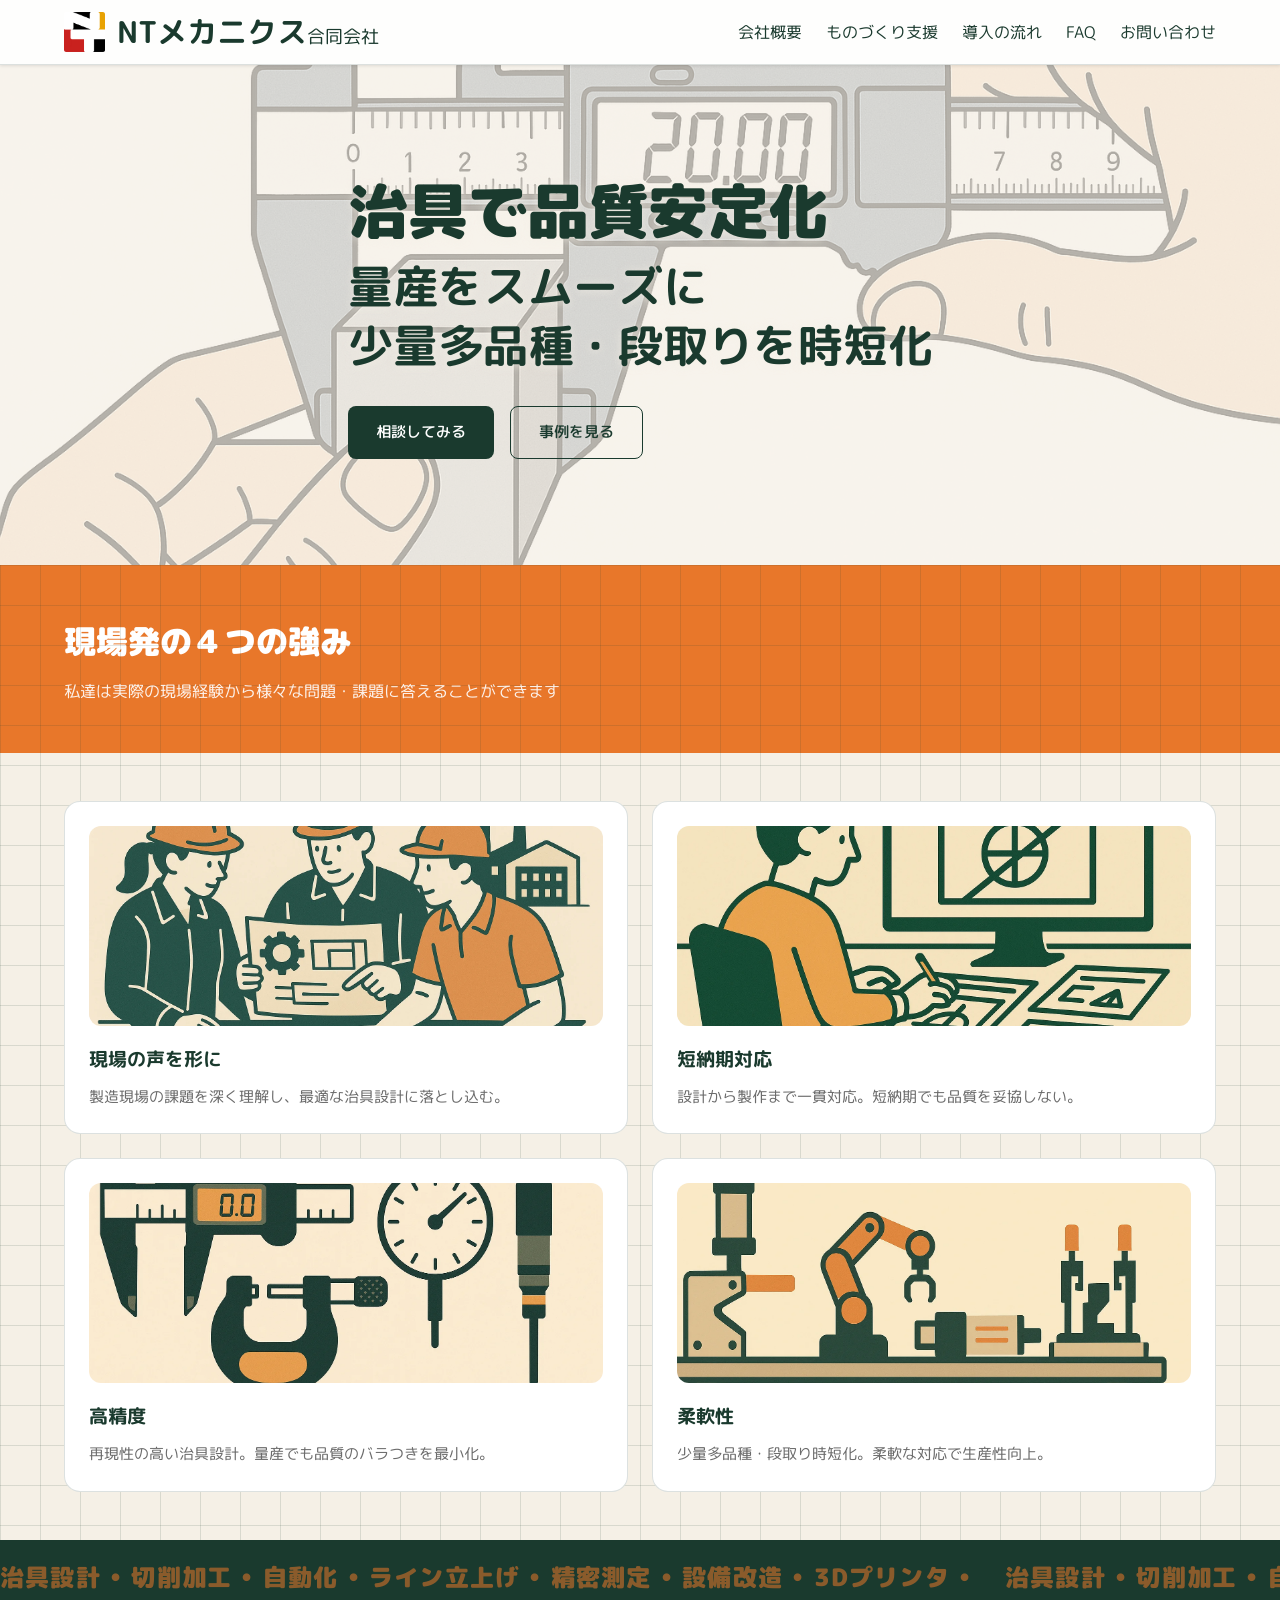
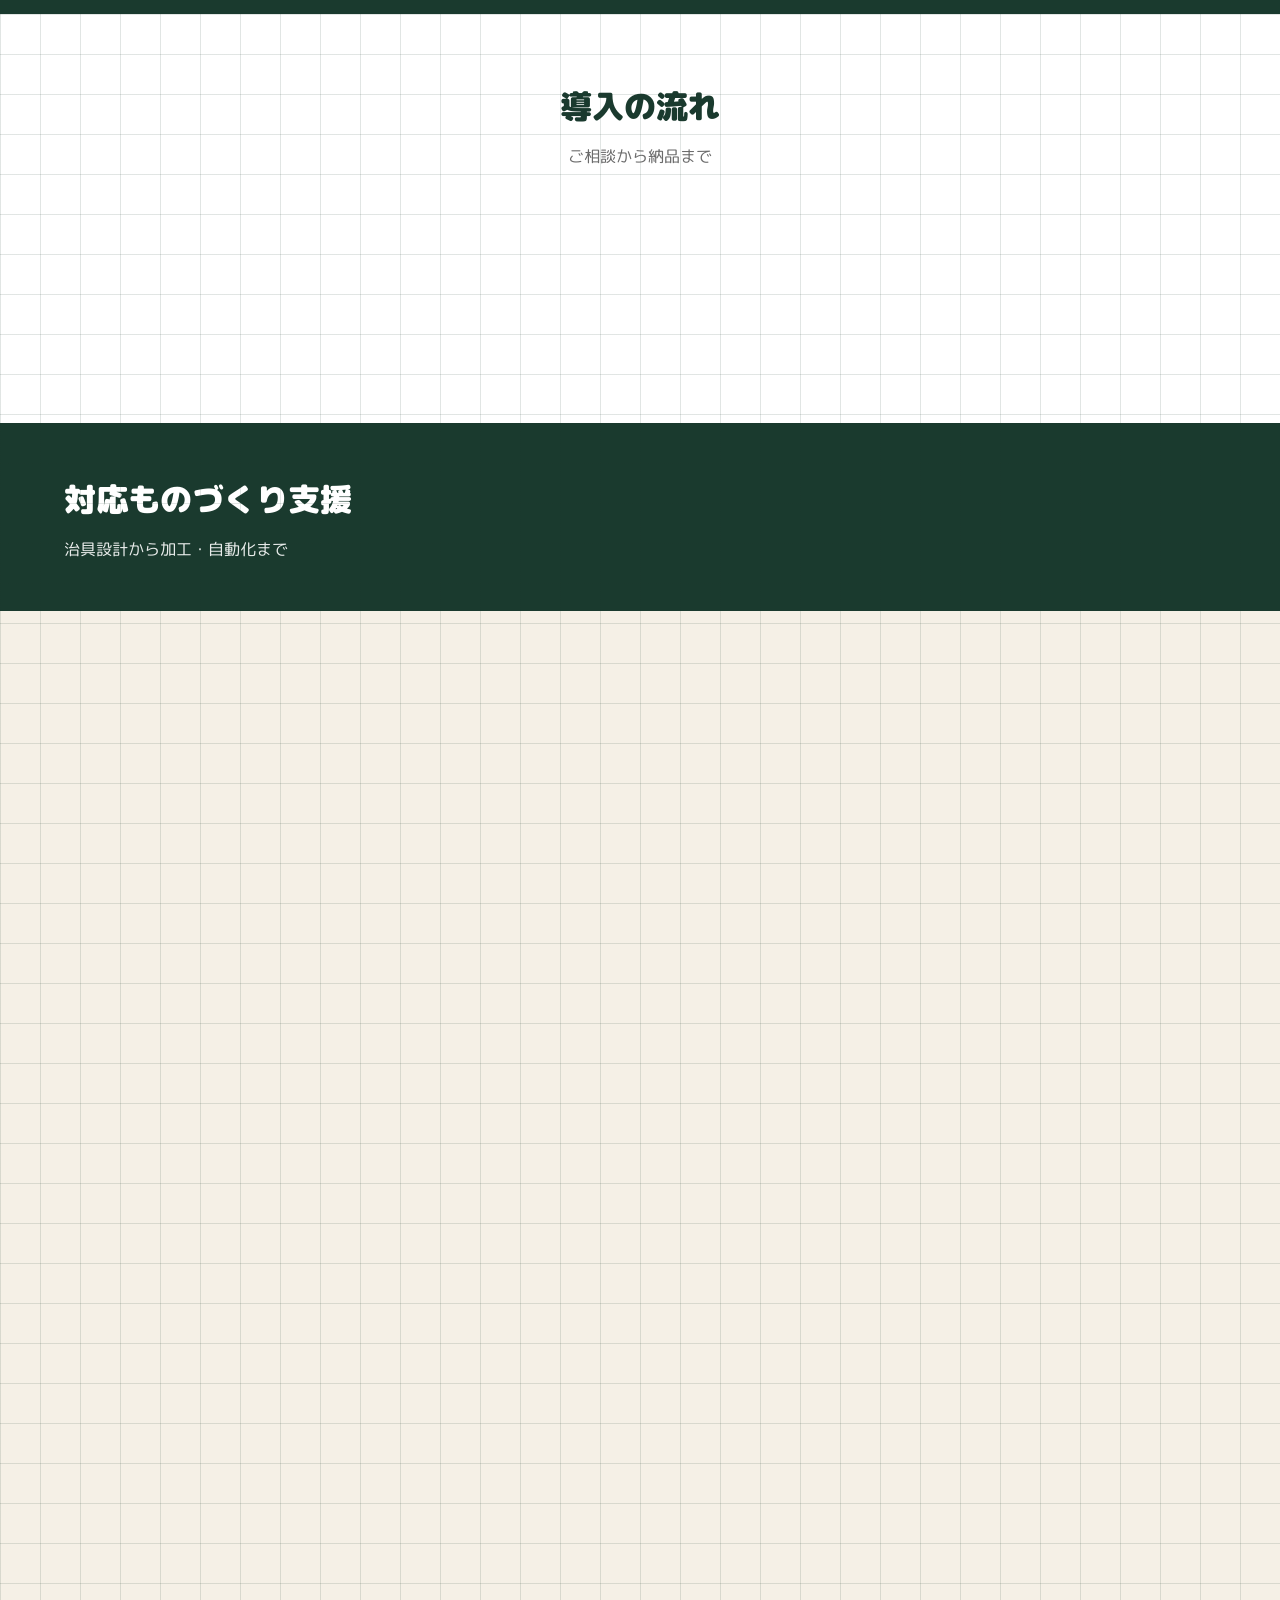
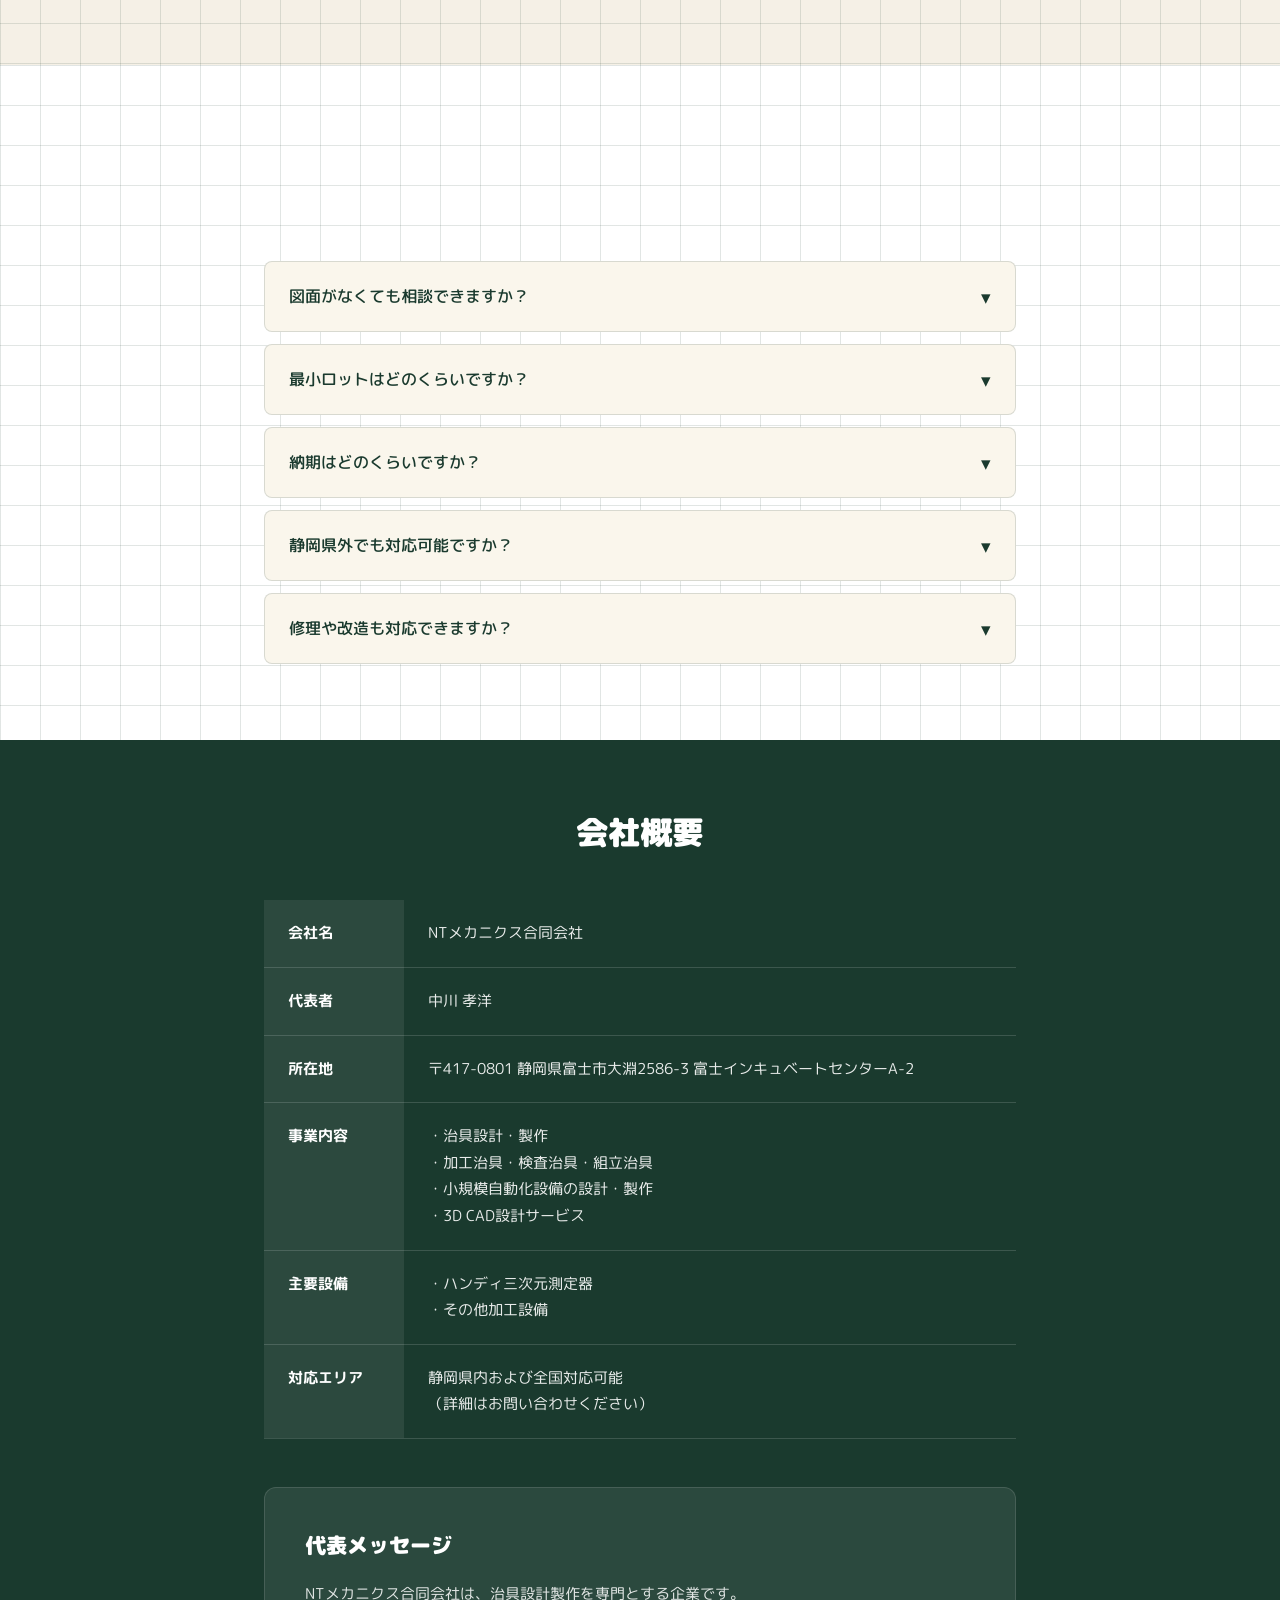
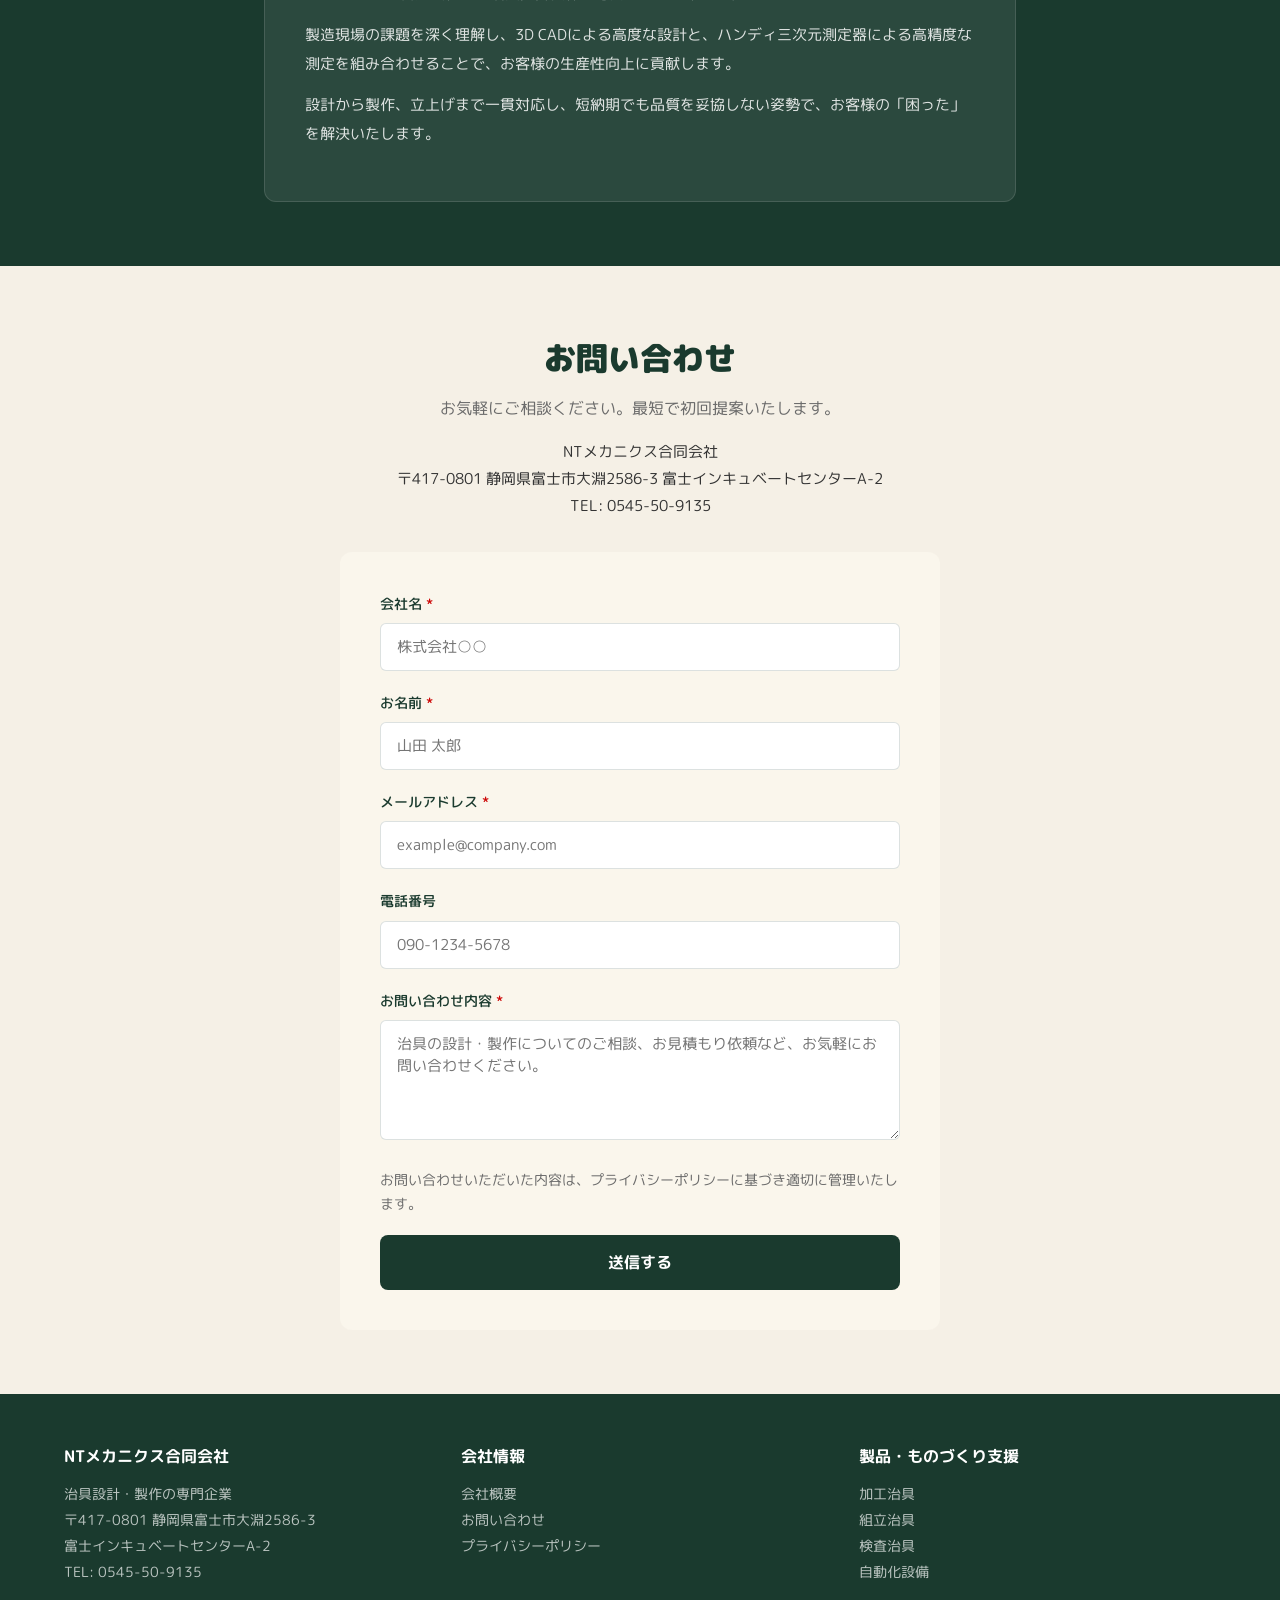
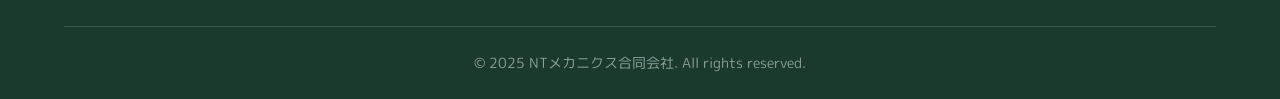
==== commit 925bf5b6: "feat: 問い合わせフォームに会社名欄を追加" ====
--- a/index.html
+++ b/index.html
@@ -316,6 +316,19 @@
   cursor:pointer;font-family:inherit;transition:background 0.3s;
 }
 .submit-btn:hover{background:var(--green-light)}
+.submit-btn:disabled{opacity:0.6;cursor:not-allowed}
+.form-result{
+  margin-top:16px;padding:16px;border-radius:8px;
+  font-size:0.95rem;text-align:center;line-height:1.6;
+}
+.form-result.success{
+  background:rgba(26,58,46,0.08);color:var(--green);
+  border:1px solid rgba(26,58,46,0.2);
+}
+.form-result.error{
+  background:rgba(200,0,0,0.06);color:#c00;
+  border:1px solid rgba(200,0,0,0.2);
+}
 
 /* === Footer === */
 footer{
@@ -594,13 +607,16 @@
       〒417-0801 静岡県富士市大淵2586-3 富士インキュベートセンターA-2<br>
       TEL: 0545-50-9135
     </div>
-    <form class="contact-form reveal" action="https://formsubmit.co/takahiro-nakagawa@nt-mec.jp" method="POST">
+    <form id="contactForm" class="contact-form reveal">
       <input type="hidden" name="_subject" value="【NTメカニクスHP】お問い合わせ">
-      <input type="hidden" name="_next" value="https://nt-mec.jp/#contact">
       <input type="hidden" name="_captcha" value="true">
       <input type="hidden" name="_template" value="table">
       <input type="text" name="_honey" style="display:none">
       <div class="form-group">
+        <label>会社名<span class="req">*</span></label>
+        <input type="text" name="company" placeholder="株式会社○○" required>
+      </div>
+      <div class="form-group">
         <label>お名前<span class="req">*</span></label>
         <input type="text" name="name" placeholder="山田 太郎" required>
       </div>
@@ -617,7 +633,8 @@
         <textarea name="message" placeholder="治具の設計・製作についてのご相談、お見積もり依頼など、お気軽にお問い合わせください。" required></textarea>
       </div>
       <p class="form-note">お問い合わせいただいた内容は、プライバシーポリシーに基づき適切に管理いたします。</p>
-      <button type="submit" class="submit-btn">送信する</button>
+      <button type="submit" class="submit-btn" id="submitBtn">送信する</button>
+      <div id="formResult" class="form-result" style="display:none"></div>
     </form>
   </div>
 </section>
@@ -688,6 +705,48 @@
   },{threshold:0.3});
   observer.observe(fill.parentElement);
 })();
+
+// AJAX form submission
+(function(){
+  const form = document.getElementById('contactForm');
+  if(!form) return;
+  const btn = document.getElementById('submitBtn');
+  const result = document.getElementById('formResult');
+
+  form.addEventListener('submit', function(e){
+    e.preventDefault();
+    btn.disabled = true;
+    btn.textContent = '送信中...';
+    result.style.display = 'none';
+
+    const data = new FormData(form);
+    fetch('https://formsubmit.co/ajax/takahiro-nakagawa@nt-mec.jp', {
+      method: 'POST',
+      body: data,
+      headers: { 'Accept': 'application/json' }
+    })
+    .then(function(res){ return res.json(); })
+    .then(function(json){
+      if(json.success){
+        result.className = 'form-result success';
+        result.innerHTML = 'お問い合わせありがとうございます。<br>内容を確認の上、担当者よりご連絡いたします。';
+        result.style.display = 'block';
+        form.reset();
+      } else {
+        throw new Error('送信に失敗しました');
+      }
+    })
+    .catch(function(){
+      result.className = 'form-result error';
+      result.innerHTML = '送信に失敗しました。お手数ですが、お電話（0545-50-9135）にてお問い合わせください。';
+      result.style.display = 'block';
+    })
+    .finally(function(){
+      btn.disabled = false;
+      btn.textContent = '送信する';
+    });
+  });
+})();
 </script>
 
 </body>
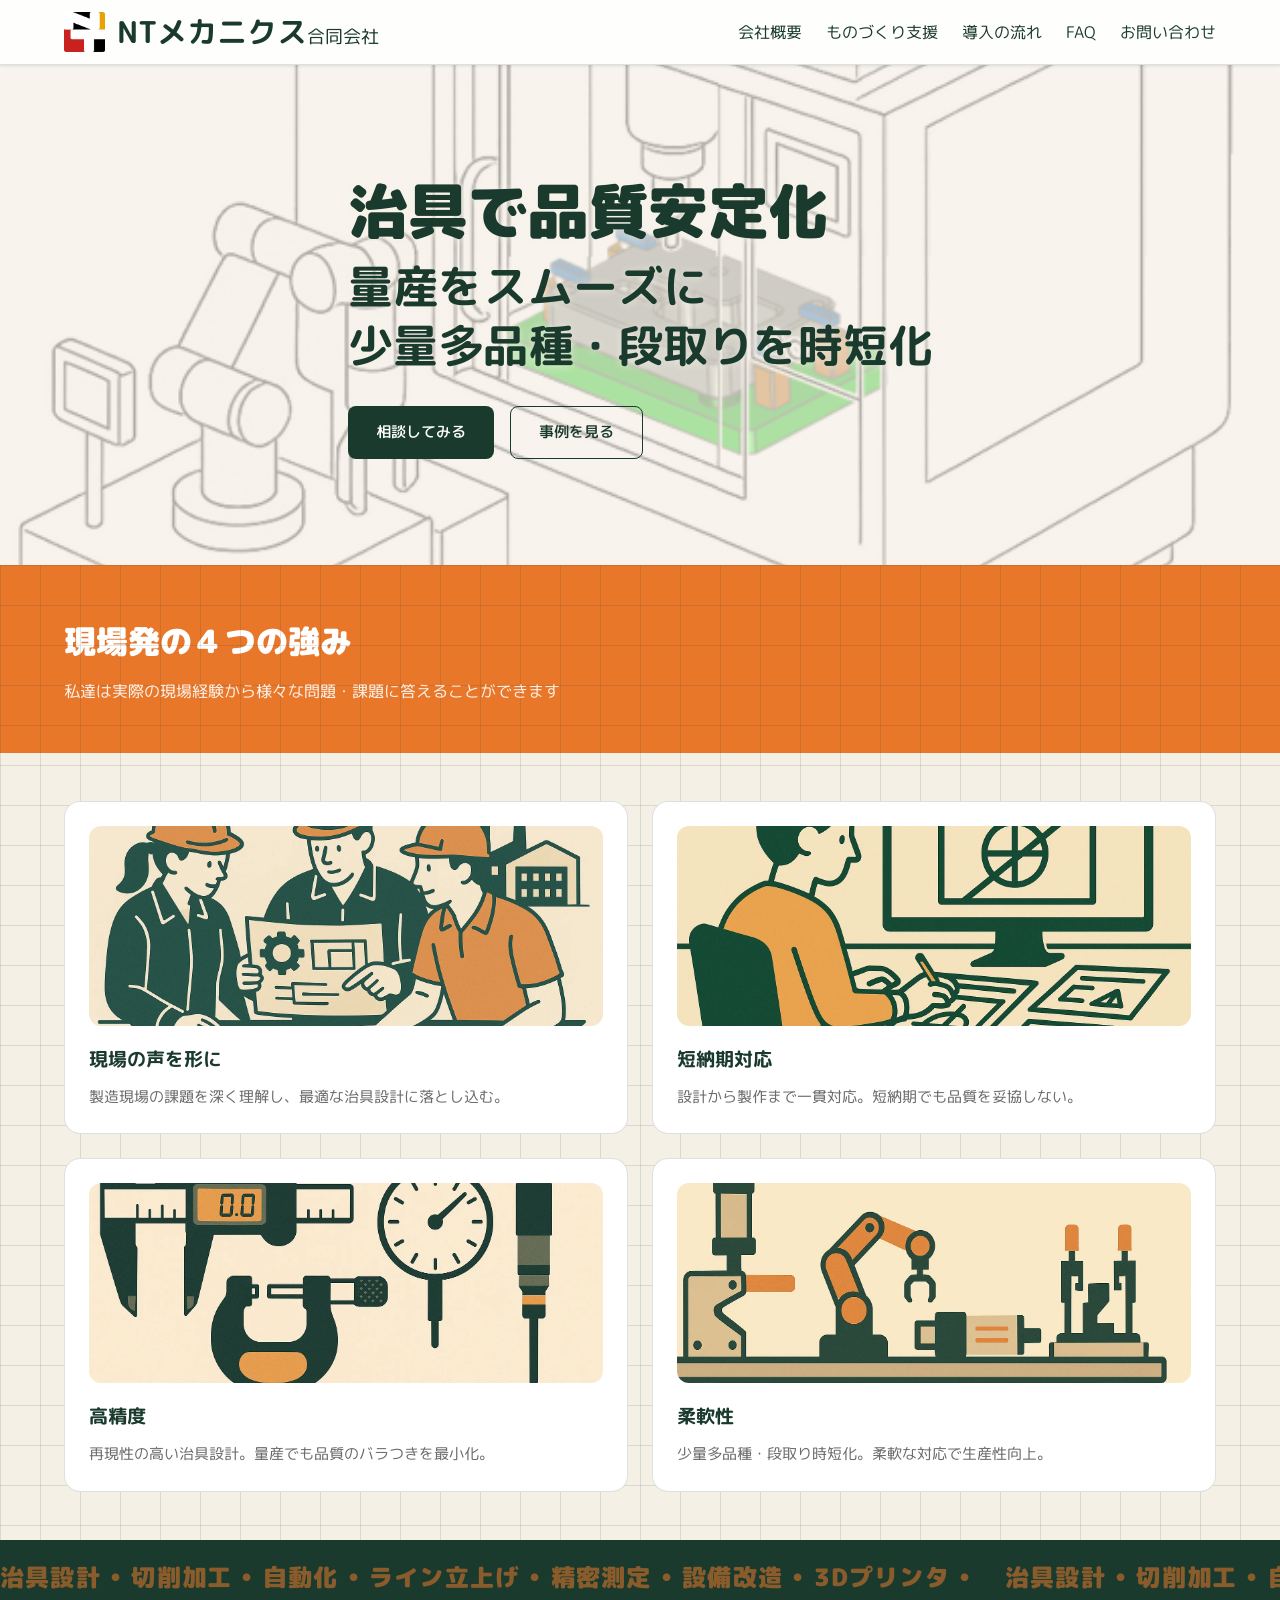
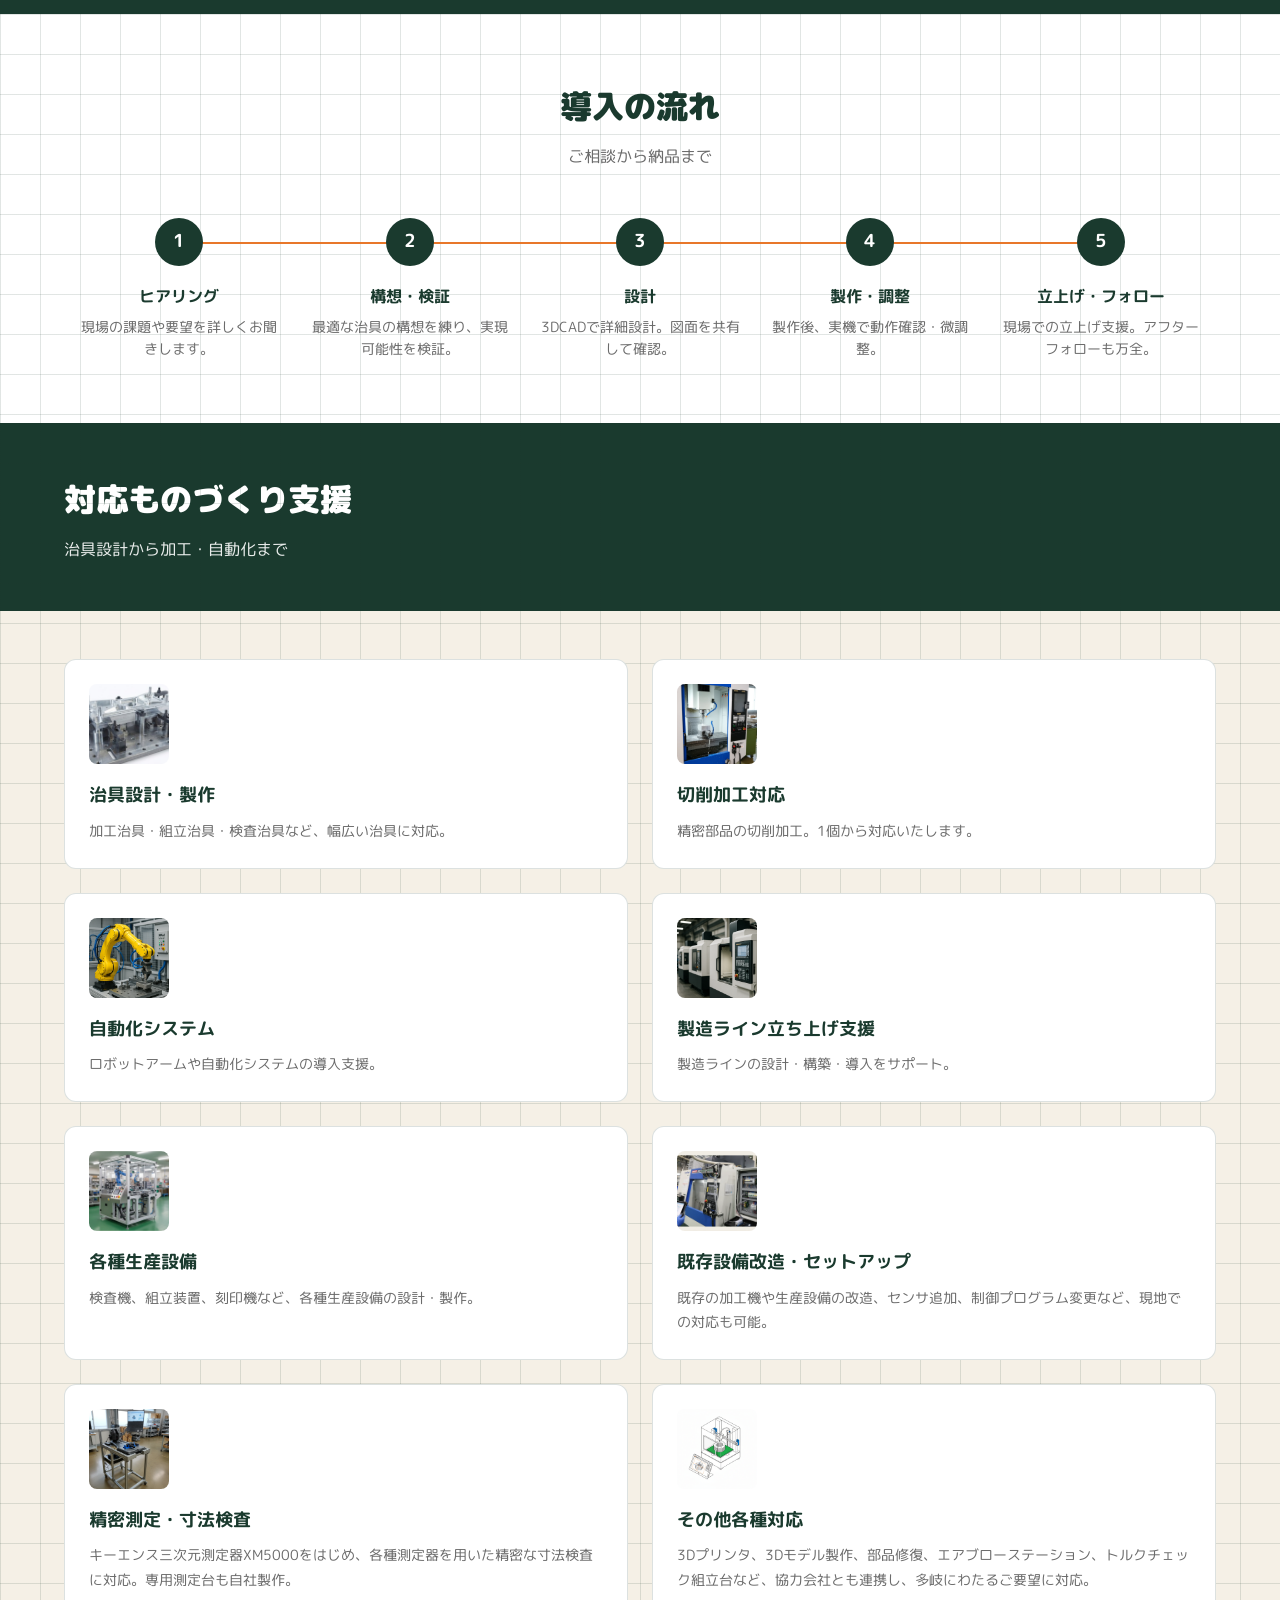
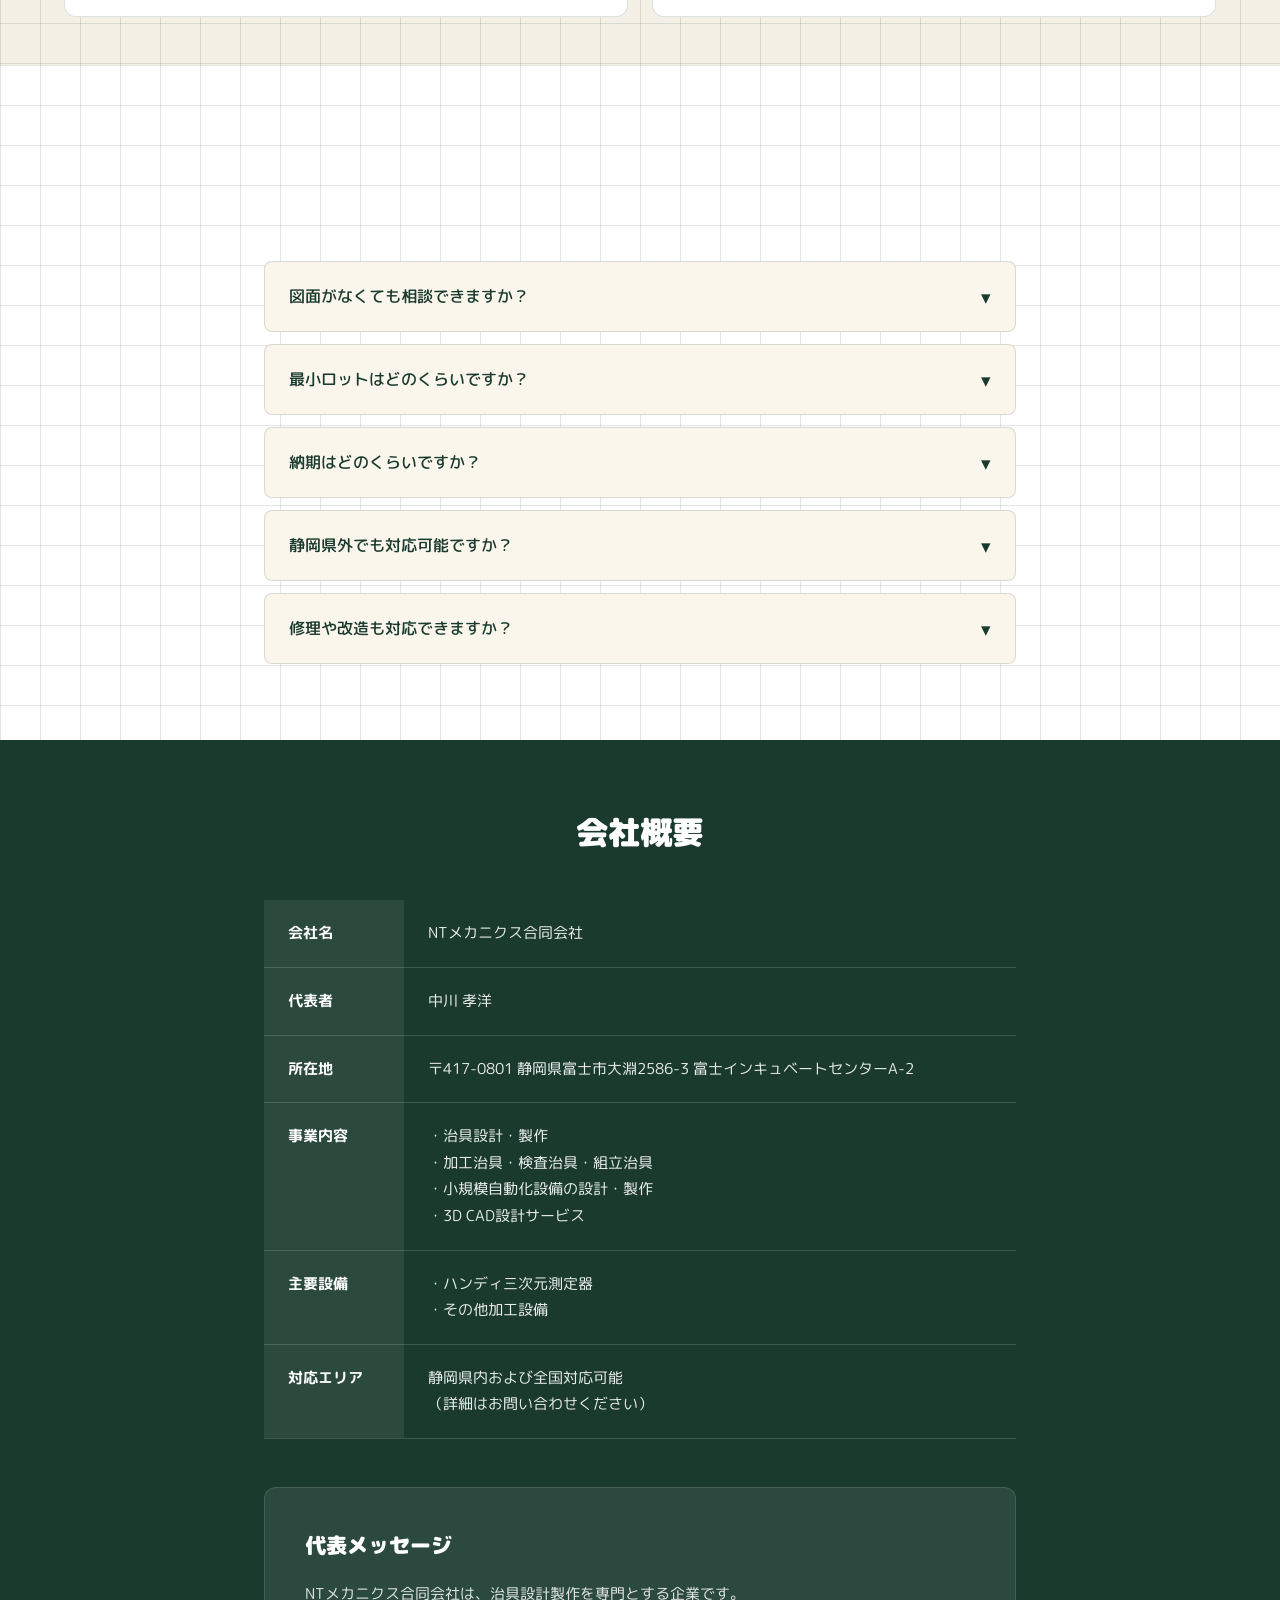
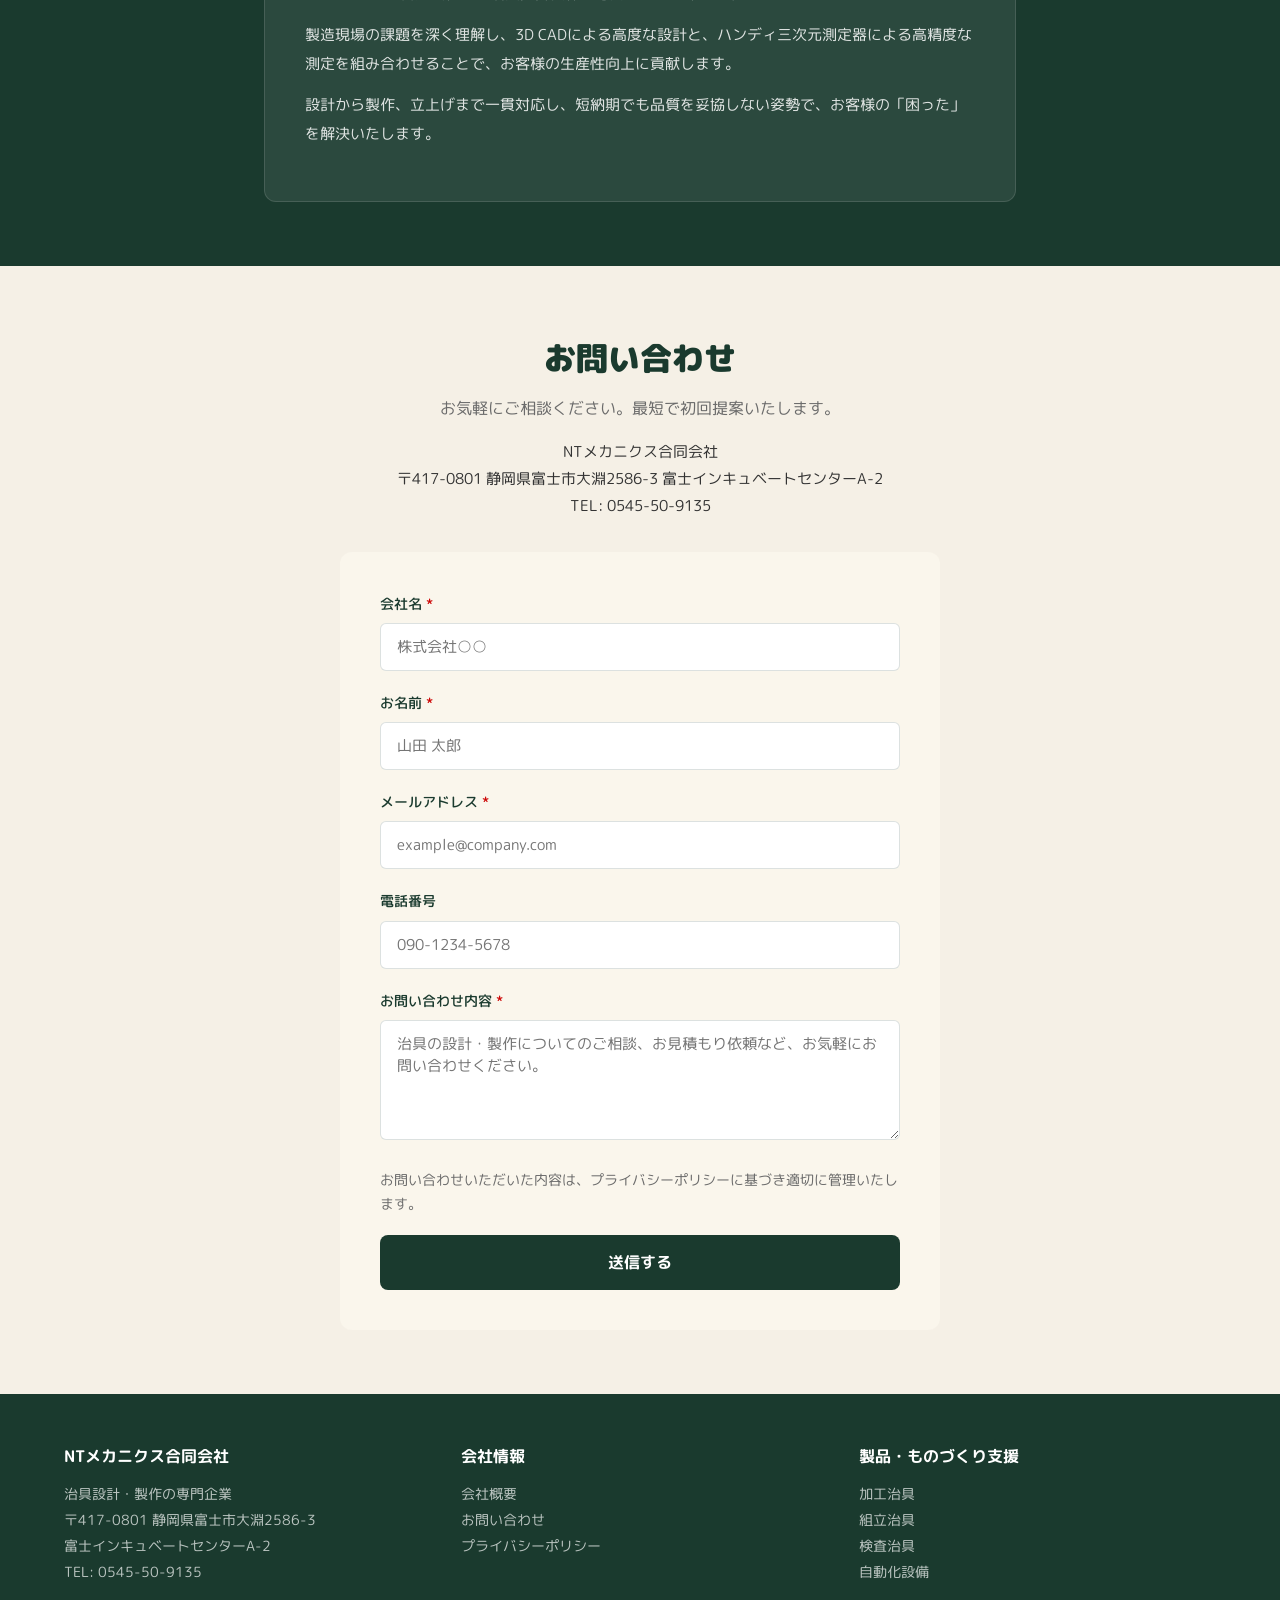
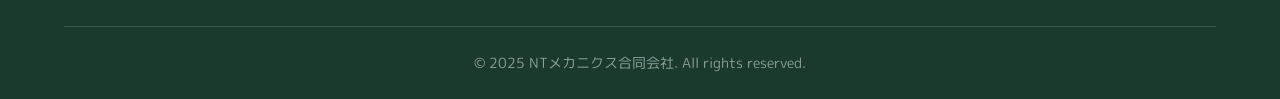
==== commit 5c7a4e4f: "feat: プライバシーポリシーページ追加" ====
--- a/index.html
+++ b/index.html
@@ -653,7 +653,7 @@
         <h4>会社情報</h4>
         <a href="#about">会社概要</a>
         <a href="#contact">お問い合わせ</a>
-        <a href="#">プライバシーポリシー</a>
+        <a href="privacy.html">プライバシーポリシー</a>
       </div>
       <div class="footer-col">
         <h4>製品・ものづくり支援</h4>
